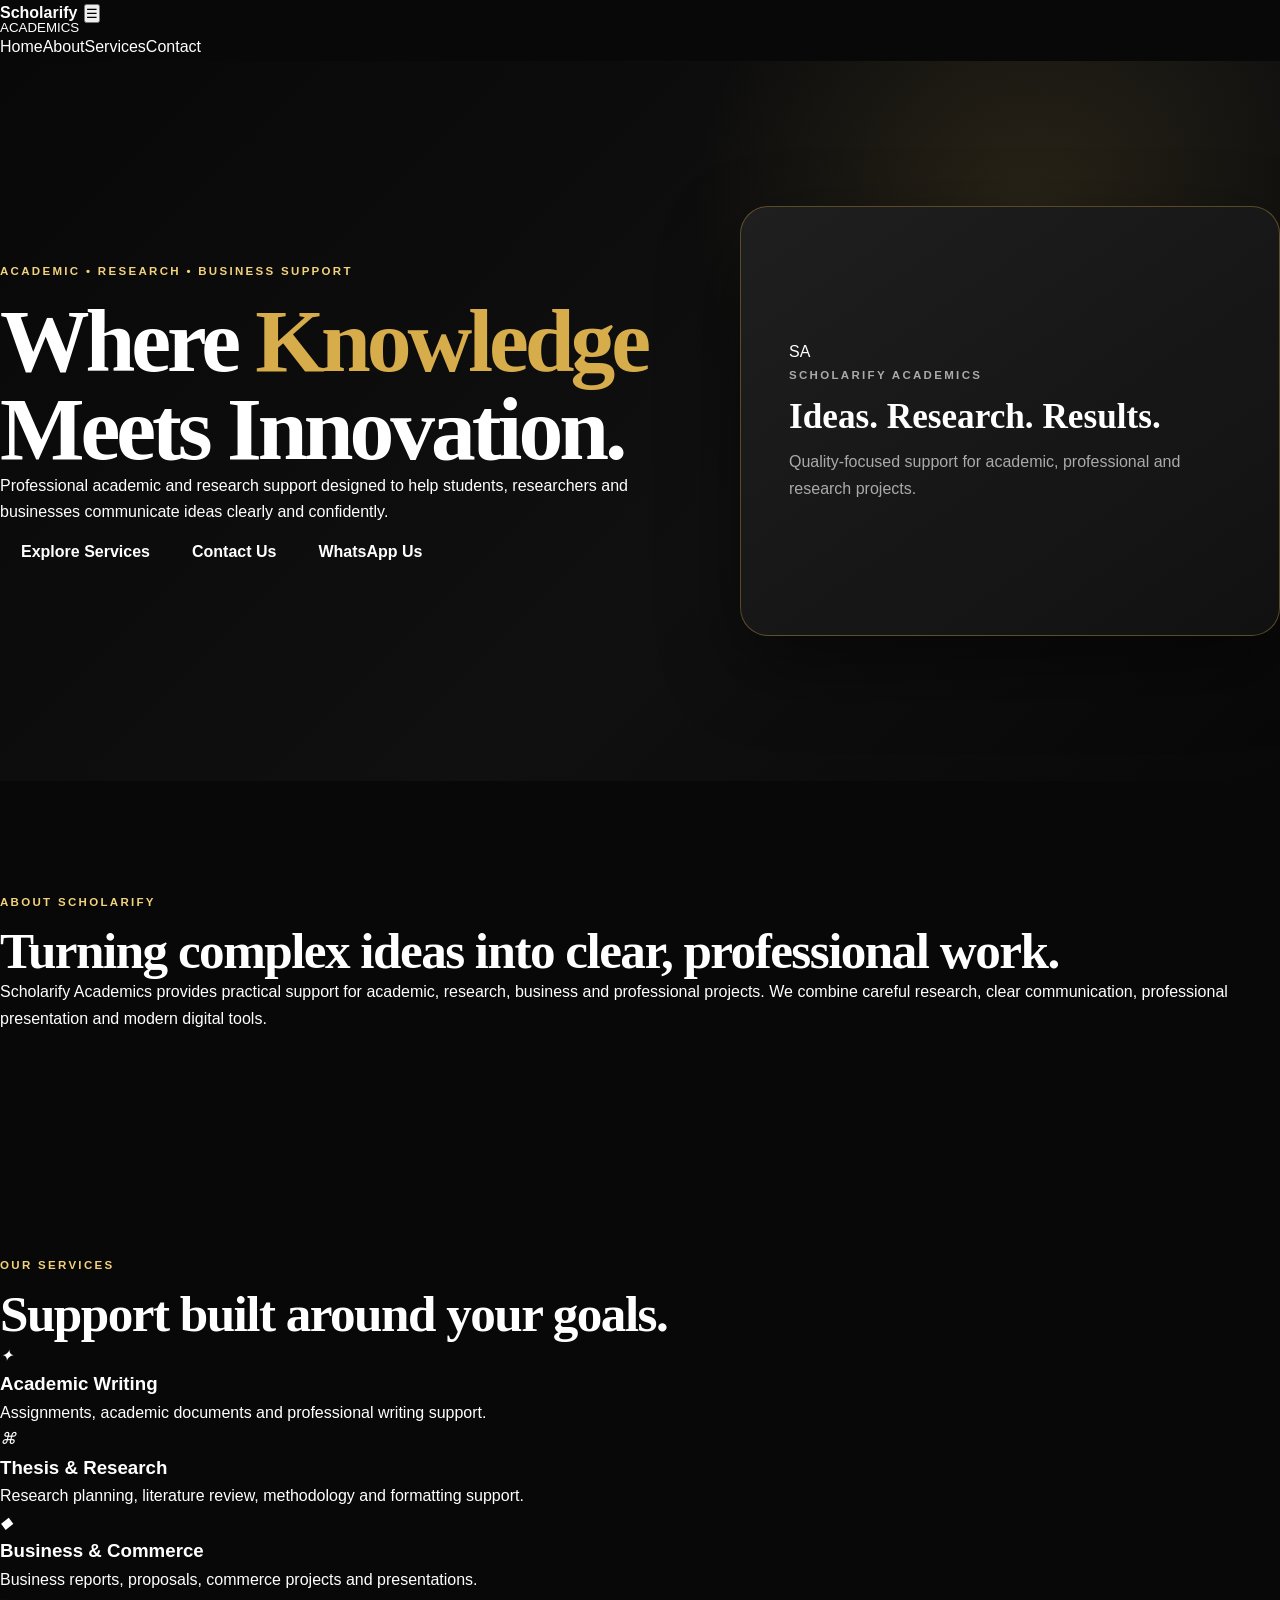
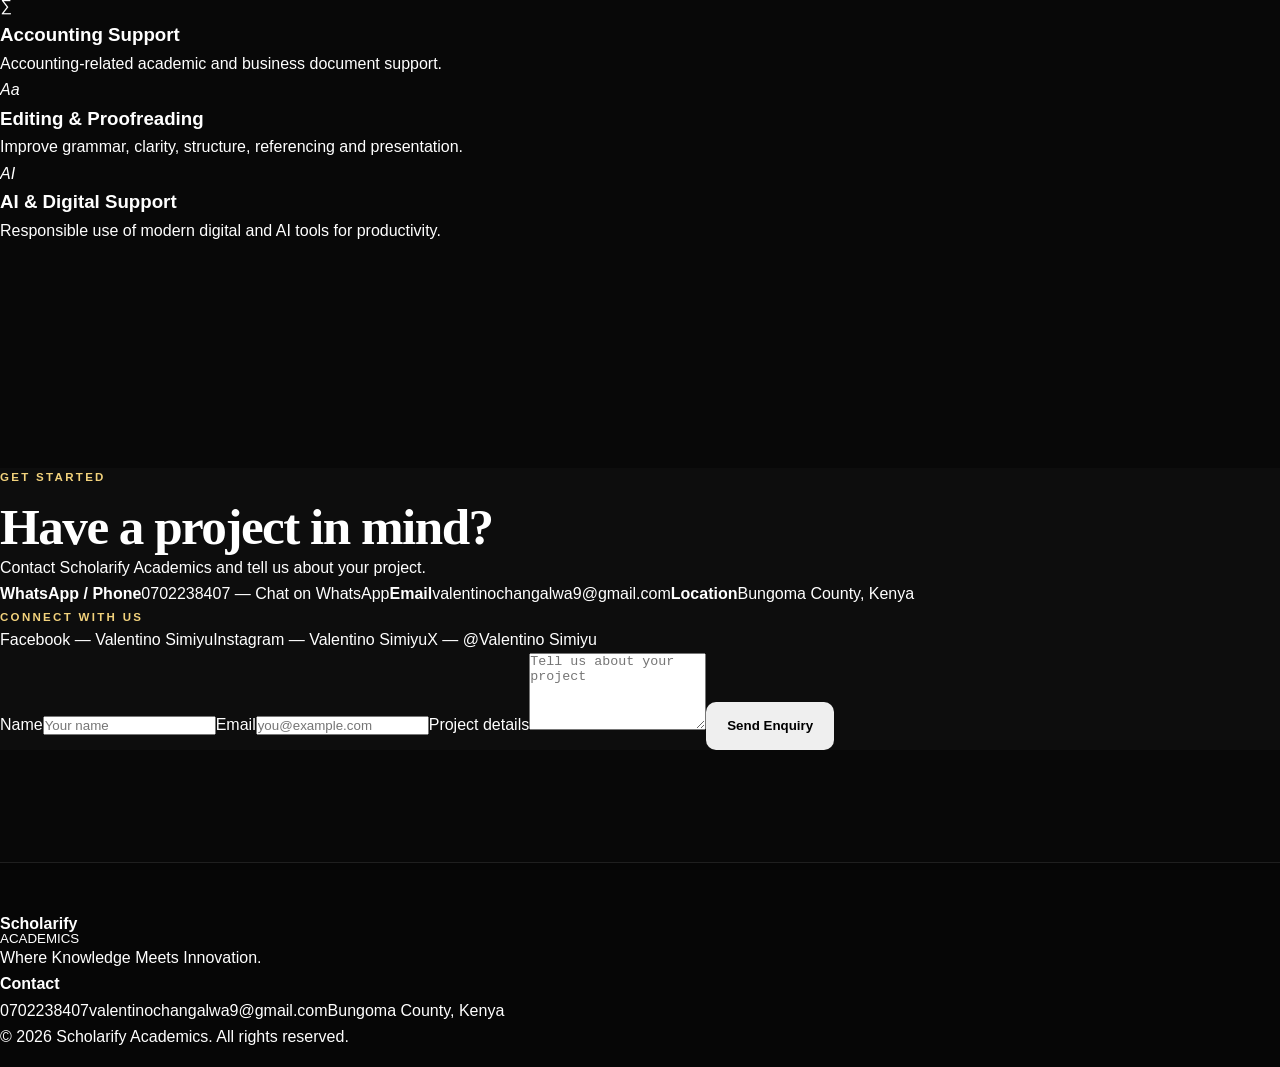
==== index.html @ 1d809768 "Add files via upload" ====
<!doctype html>
<html lang="en">
<head>
<meta charset="utf-8">
<meta name="viewport" content="width=device-width,initial-scale=1">
<title>Scholarify Academics | Where Knowledge Meets Innovation</title>
<link rel="stylesheet" href="style.css">
</head>
<body>
<header>
<nav class="nav wrap">
<a class="brand" href="#home"><b>Scholarify</b><small>ACADEMICS</small></a>
<button id="menu">☰</button>
<div id="links"><a href="#home">Home</a><a href="#about">About</a><a href="#services">Services</a><a href="#contact">Contact</a></div>
</nav>
</header>

<main>
<section id="home" class="hero"><div class="wrap hero-grid">
<div>
<p class="eyebrow">ACADEMIC • RESEARCH • BUSINESS SUPPORT</p>
<h1>Where <span>Knowledge</span> Meets Innovation.</h1>
<p class="lead">Professional academic and research support designed to help students, researchers and businesses communicate ideas clearly and confidently.</p>
<div class="actions"><a class="btn gold" href="#services">Explore Services</a><a class="btn outline" href="#contact">Contact Us</a><a class="btn whatsapp" href="https://wa.me/254702238407" target="_blank">WhatsApp Us</a></div>
</div>
<div class="hero-card"><div class="logo-circle">SA</div><p class="eyebrow">SCHOLARIFY ACADEMICS</p><h2>Ideas. Research. Results.</h2><p>Quality-focused support for academic, professional and research projects.</p></div>
</div></section>

<section id="about" class="section"><div class="wrap two">
<div><p class="eyebrow">ABOUT SCHOLARIFY</p><h2>Turning complex ideas into clear, professional work.</h2></div>
<div><p>Scholarify Academics provides practical support for academic, research, business and professional projects. We combine careful research, clear communication, professional presentation and modern digital tools.</p></div>
</div></section>

<section id="services" class="section dark"><div class="wrap">
<div class="heading"><p class="eyebrow">OUR SERVICES</p><h2>Support built around your goals.</h2></div>
<div class="cards">
<article><i>✦</i><h3>Academic Writing</h3><p>Assignments, academic documents and professional writing support.</p></article>
<article class="featured"><i>⌘</i><h3>Thesis & Research</h3><p>Research planning, literature review, methodology and formatting support.</p></article>
<article><i>◆</i><h3>Business & Commerce</h3><p>Business reports, proposals, commerce projects and presentations.</p></article>
<article><i>∑</i><h3>Accounting Support</h3><p>Accounting-related academic and business document support.</p></article>
<article><i>Aa</i><h3>Editing & Proofreading</h3><p>Improve grammar, clarity, structure, referencing and presentation.</p></article>
<article><i>AI</i><h3>AI & Digital Support</h3><p>Responsible use of modern digital and AI tools for productivity.</p></article>
</div></div></section>

<section id="contact" class="section dark"><div class="wrap contact">
<div><p class="eyebrow">GET STARTED</p><h2>Have a project in mind?</h2><p>Contact Scholarify Academics and tell us about your project.</p>
<div class="contact-info"><strong>WhatsApp / Phone</strong><a href="https://wa.me/254702238407" target="_blank">0702238407 — Chat on WhatsApp</a><strong>Email</strong><a href="mailto:valentinochangalwa9@gmail.com">valentinochangalwa9@gmail.com</a><strong>Location</strong><span>Bungoma County, Kenya</span></div>
<div class="social"><p class="eyebrow">CONNECT WITH US</p><a href="https://www.facebook.com/" target="_blank">Facebook — Valentino Simiyu</a><a href="https://www.instagram.com/" target="_blank">Instagram — Valentino Simiyu</a><a href="https://x.com/" target="_blank">X — @Valentino Simiyu</a></div>
</div>
<form onsubmit="event.preventDefault();alert('Thank you! Please contact us on WhatsApp: 0702238407');"><label>Name</label><input required placeholder="Your name"><label>Email</label><input required type="email" placeholder="you@example.com"><label>Project details</label><textarea required rows="5" placeholder="Tell us about your project"></textarea><button class="btn gold">Send Enquiry</button></form>
</div></section>
</main>

<footer><div class="wrap foot"><div><a class="brand" href="#home"><b>Scholarify</b><small>ACADEMICS</small></a><p>Where Knowledge Meets Innovation.</p></div><div><h4>Contact</h4><a href="tel:+254702238407">0702238407</a><a href="mailto:valentinochangalwa9@gmail.com">valentinochangalwa9@gmail.com</a><span>Bungoma County, Kenya</span></div></div><div class="bottom">© 2026 Scholarify Academics. All rights reserved.</div></footer>
<script src="script.js"></script>
</body>
</html>
---- style.css ----
:root {
  --black: #080808;
  --black-soft: #111111;
  --gold: #d7ad4b;
  --gold-light: #f2d27c;
  --white: #ffffff;
  --muted: #a9a9a9;
  --line: rgba(255,255,255,.10);
  --card: rgba(255,255,255,.045);
  --max: 1160px;
}

* { box-sizing: border-box; margin: 0; padding: 0; }

html { scroll-behavior: smooth; }

body {
  font-family: "Inter", Arial, sans-serif;
  background: var(--black);
  color: var(--white);
  line-height: 1.65;
}

a { color: inherit; text-decoration: none; }

.container {
  width: min(92%, var(--max));
  margin-inline: auto;
}

.site-header {
  position: sticky;
  top: 0;
  z-index: 1000;
  background: rgba(8,8,8,.88);
  backdrop-filter: blur(16px);
  border-bottom: 1px solid var(--line);
}

.navbar {
  min-height: 76px;
  display: flex;
  align-items: center;
  justify-content: space-between;
}

.brand { display: inline-flex; flex-direction: column; line-height: 1; }

.brand-main {
  font-family: "Playfair Display", Georgia, serif;
  color: var(--gold);
  font-size: 1.65rem;
  font-weight: 700;
  letter-spacing: -.02em;
}

.brand-sub {
  margin-top: 4px;
  font-size: .58rem;
  letter-spacing: .35em;
  color: #eee;
  font-weight: 700;
}

.nav-links {
  display: flex;
  align-items: center;
  gap: 1.6rem;
}

.nav-links a {
  color: #ddd;
  font-size: .9rem;
  font-weight: 600;
  transition: .2s ease;
}

.nav-links a:hover { color: var(--gold-light); }

.nav-cta {
  border: 1px solid var(--gold);
  padding: .65rem 1rem;
  border-radius: 999px;
  color: var(--gold-light) !important;
}

.menu-toggle {
  display: none;
  border: 0;
  background: transparent;
  color: white;
  font-size: 1.7rem;
  cursor: pointer;
}

.hero {
  position: relative;
  min-height: 720px;
  display: grid;
  align-items: center;
  overflow: hidden;
  background:
    radial-gradient(circle at 80% 20%, rgba(215,173,75,.12), transparent 28%),
    linear-gradient(135deg, #080808, #101010 60%, #080808);
}

.hero-glow {
  position: absolute;
  width: 360px;
  height: 360px;
  border-radius: 50%;
  filter: blur(90px);
  opacity: .13;
  background: var(--gold);
}

.glow-one { right: 5%; top: 10%; }
.glow-two { left: -12%; bottom: -20%; opacity: .07; }

.hero-grid {
  position: relative;
  z-index: 1;
  display: grid;
  grid-template-columns: 1.1fr .9fr;
  gap: 5rem;
  align-items: center;
  padding: 5rem 0;
}

.eyebrow, .section-kicker {
  color: var(--gold-light);
  font-size: .72rem;
  font-weight: 800;
  letter-spacing: .2em;
}

.hero h1 {
  margin-top: 1rem;
  max-width: 760px;
  font-family: "Playfair Display", Georgia, serif;
  font-size: clamp(3.2rem, 7vw, 5.8rem);
  line-height: .98;
  letter-spacing: -.045em;
}

.hero h1 span { color: var(--gold); }

.hero-text {
  max-width: 650px;
  margin: 1.6rem 0 2rem;
  color: #c2c2c2;
  font-size: 1.08rem;
}

.hero-actions {
  display: flex;
  gap: .9rem;
  flex-wrap: wrap;
}

.btn {
  display: inline-flex;
  align-items: center;
  justify-content: center;
  min-height: 48px;
  padding: .8rem 1.25rem;
  border-radius: 10px;
  border: 1px solid transparent;
  font-weight: 800;
  cursor: pointer;
  transition: transform .2s ease, box-shadow .2s ease, background .2s ease;
}

.btn:hover { transform: translateY(-2px); }

.btn-gold {
  color: #111;
  background: linear-gradient(135deg, var(--gold-light), var(--gold));
  box-shadow: 0 10px 30px rgba(215,173,75,.15);
}

.btn-outline {
  color: white;
  border-color: rgba(255,255,255,.25);
}

.btn-outline:hover { border-color: var(--gold); }

.full { width: 100%; }

.trust-row {
  display: flex;
  gap: 2rem;
  margin-top: 3.2rem;
  flex-wrap: wrap;
}

.trust-row div {
  display: flex;
  gap: .65rem;
  align-items: center;
  color: #aaa;
  font-size: .78rem;
}

.trust-row strong { color: var(--gold); }

.hero-card {
  position: relative;
  min-height: 430px;
  padding: 3rem;
  border: 1px solid rgba(215,173,75,.35);
  border-radius: 28px;
  background:
    linear-gradient(145deg, rgba(255,255,255,.08), rgba(255,255,255,.02)),
    #0c0c0c;
  box-shadow: 0 30px 80px rgba(0,0,0,.45);
  display: flex;
  flex-direction: column;
  justify-content: center;
  overflow: hidden;
}

.card-shine {
  position: absolute;
  width: 240px;
  height: 240px;
  top: -100px;
  right: -80px;
  border-radius: 50%;
  background: rgba(215,173,75,.18);
  filter: blur(20px);
}

.monogram {
  width: 92px;
  height: 92px;
  display: grid;
  place-items: center;
  border: 1px solid var(--gold);
  border-radius: 50%;
  color: var(--gold-light);
  font-family: "Playfair Display", serif;
  font-size: 2rem;
  margin-bottom: 2rem;
}

.card-label {
  color: var(--gold);
  font-size: .72rem;
  letter-spacing: .2em;
  font-weight: 800;
}

.hero-card h2 {
  font-family: "Playfair Display", Georgia, serif;
  font-size: 2.2rem;
  line-height: 1.1;
  margin: .8rem 0;
}

.hero-card p { color: #aaa; }

.gold-line {
  width: 70px;
  height: 2px;
  background: var(--gold);
  margin: 1.7rem 0;
}

.card-tag {
  color: #888;
  font-size: .65rem;
  letter-spacing: .13em;
}

.stats {
  border-block: 1px solid var(--line);
  background: #0d0d0d;
}

.stats-grid {
  display: grid;
  grid-template-columns: repeat(4, 1fr);
}

.stats-grid div {
  padding: 1.5rem 1rem;
  border-right: 1px solid var(--line);
  display: flex;
  flex-direction: column;
  gap: .15rem;
}

.stats-grid div:last-child { border-right: 0; }
.stats-grid strong { color: var(--gold-light); }
.stats-grid span { color: #888; font-size: .78rem; }

.section { padding: 7rem 0; }

.two-col {
  display: grid;
  grid-template-columns: .9fr 1.1fr;
  gap: 5rem;
}

.section h2 {
  font-family: "Playfair Display", Georgia, serif;
  font-size: clamp(2.2rem, 4vw, 3.6rem);
  line-height: 1.1;
  letter-spacing: -.03em;
  margin-top: .7rem;
}

.about p:not(.section-kicker) {
  color: #aaa;
  margin-bottom: 1rem;
}

.services { background: #0d0d0d; }

.section-heading {
  max-width: 700px;
  margin-bottom: 3rem;
}

.section-heading > p:last-child {
  margin-top: 1rem;
  color: #999;
}

.service-grid {
  display: grid;
  grid-template-columns: repeat(3, 1fr);
  gap: 1rem;
}

.service-card {
  padding: 2rem;
  min-height: 245px;
  border: 1px solid var(--line);
  border-radius: 18px;
  background: var(--card);
  transition: .25s ease;
}

.service-card:hover {
  transform: translateY(-5px);
  border-color: rgba(215,173,75,.5);
}

.service-card.featured {
  background: linear-gradient(145deg, rgba(215,173,75,.13), rgba(255,255,255,.03));
  border-color: rgba(215,173,75,.35);
}

.icon {
  width: 45px;
  height: 45px;
  display: grid;
  place-items: center;
  border-radius: 12px;
  background: rgba(215,173,75,.12);
  color: var(--gold-light);
  font-weight: 800;
  margin-bottom: 1.3rem;
}

.service-card h3 { font-size: 1.15rem; margin-bottom: .65rem; }
.service-card p { color: #999; font-size: .9rem; }

.process { background: #080808; }

.steps {
  display: grid;
  grid-template-columns: repeat(4, 1fr);
  gap: 1rem;
}

.step {
  padding: 1.7rem;
  border-top: 1px solid var(--gold);
  background: rgba(255,255,255,.025);
}

.step > span { color: var(--gold); font-weight: 800; font-size: .8rem; }
.step h3 { margin: .7rem 0 .5rem; }
.step p { color: #929292; font-size: .86rem; }

.highlight { padding-top: 0; }

.highlight-box {
  display: grid;
  grid-template-columns: 1fr 1fr;
  gap: 4rem;
  padding: 3rem;
  border: 1px solid rgba(215,173,75,.25);
  border-radius: 22px;
  background: linear-gradient(135deg, rgba(215,173,75,.08), rgba(255,255,255,.02));
}

.highlight-box ul {
  list-style: none;
  display: grid;
  gap: .7rem;
  color: #bbb;
}

.highlight-box li::before {
  content: "✓";
  color: var(--gold);
  margin-right: .7rem;
  font-weight: 800;
}

.contact { background: #0d0d0d; }

.contact-grid {
  display: grid;
  grid-template-columns: 1fr 1fr;
  gap: 4rem;
  align-items: start;
}

.contact-grid > div > p:not(.section-kicker) {
  color: #999;
  margin-top: 1rem;
}

.contact-note {
  margin-top: 2rem;
  padding: 1rem;
  border-left: 2px solid var(--gold);
  background: rgba(255,255,255,.035);
  display: flex;
  flex-direction: column;
  gap: .2rem;
}

.contact-note span { color: #888; font-size: .82rem; }

.contact-form {
  padding: 2rem;
  border: 1px solid var(--line);
  border-radius: 18px;
  background: rgba(255,255,255,.03);
}

.contact-form label {
  display: block;
  margin: .9rem 0 .35rem;
  color: #ddd;
  font-size: .82rem;
  font-weight: 700;
}

.contact-form input,
.contact-form select,
.contact-form textarea {
  width: 100%;
  border: 1px solid rgba(255,255,255,.12);
  border-radius: 10px;
  padding: .85rem .9rem;
  background: #090909;
  color: white;
  outline: none;
  font: inherit;
}

.contact-form textarea { resize: vertical; }

.contact-form input:focus,
.contact-form select:focus,
.contact-form textarea:focus {
  border-color: var(--gold);
}

.contact-form button { margin-top: 1.2rem; }

.form-message {
  margin-top: .8rem;
  color: var(--gold-light);
  font-size: .8rem;
  text-align: center;
}

footer {
  border-top: 1px solid var(--line);
  background: #060606;
  padding: 3rem 0 1rem;
}

.footer-grid {
  display: grid;
  grid-template-columns: 1.4fr .7fr 1fr;
  gap: 3rem;
}

.footer-brand { margin-bottom: 1rem; }
.footer-grid p { color: #777; }
.footer-grid h4 { margin-bottom: .8rem; }
.footer-grid > div > a:not(.brand),
.footer-grid > div > span {
  display: block;
  color: #888;
  font-size: .85rem;
  margin: .3rem 0;
}

.footer-grid a:hover { color: var(--gold); }

.footer-bottom {
  margin-top: 3rem;
  padding-top: 1rem;
  border-top: 1px solid var(--line);
  display: flex;
  justify-content: space-between;
  gap: 1rem;
  color: #666;
  font-size: .72rem;
}

@media (max-width: 900px) {
  .hero-grid,
  .two-col,
  .contact-grid,
  .highlight-box {
    grid-template-columns: 1fr;
  }

  .hero { min-height: auto; }
  .hero-grid { gap: 3rem; }
  .hero-card { min-height: 360px; }
  .service-grid { grid-template-columns: repeat(2, 1fr); }
  .steps { grid-template-columns: repeat(2, 1fr); }
  .stats-grid { grid-template-columns: repeat(2, 1fr); }
  .stats-grid div:nth-child(2) { border-right: 0; }
}

@media (max-width: 680px) {
  .menu-toggle { display: block; }

  .nav-links {
    position: absolute;
    left: 4%;
    right: 4%;
    top: 72px;
    display: none;
    flex-direction: column;
    align-items: stretch;
    gap: 0;
    padding: .5rem;
    border: 1px solid var(--line);
    border-radius: 14px;
    background: #0c0c0c;
  }

  .nav-links.open { display: flex; }

  .nav-links a { padding: .8rem; }
  .nav-cta { text-align: center; }

  .hero h1 { font-size: 3.2rem; }
  .hero-grid { padding: 4rem 0; }
  .trust-row { gap: 1rem; }
  .service-grid,
  .steps,
  .stats-grid { grid-template-columns: 1fr; }

  .stats-grid div {
    border-right: 0;
    border-bottom: 1px solid var(--line);
  }

  .stats-grid div:last-child { border-bottom: 0; }

  .section { padding: 5rem 0; }
  .highlight-box { padding: 2rem; }
  .footer-grid { grid-template-columns: 1fr; gap: 2rem; }
  .footer-bottom { flex-direction: column; }
}
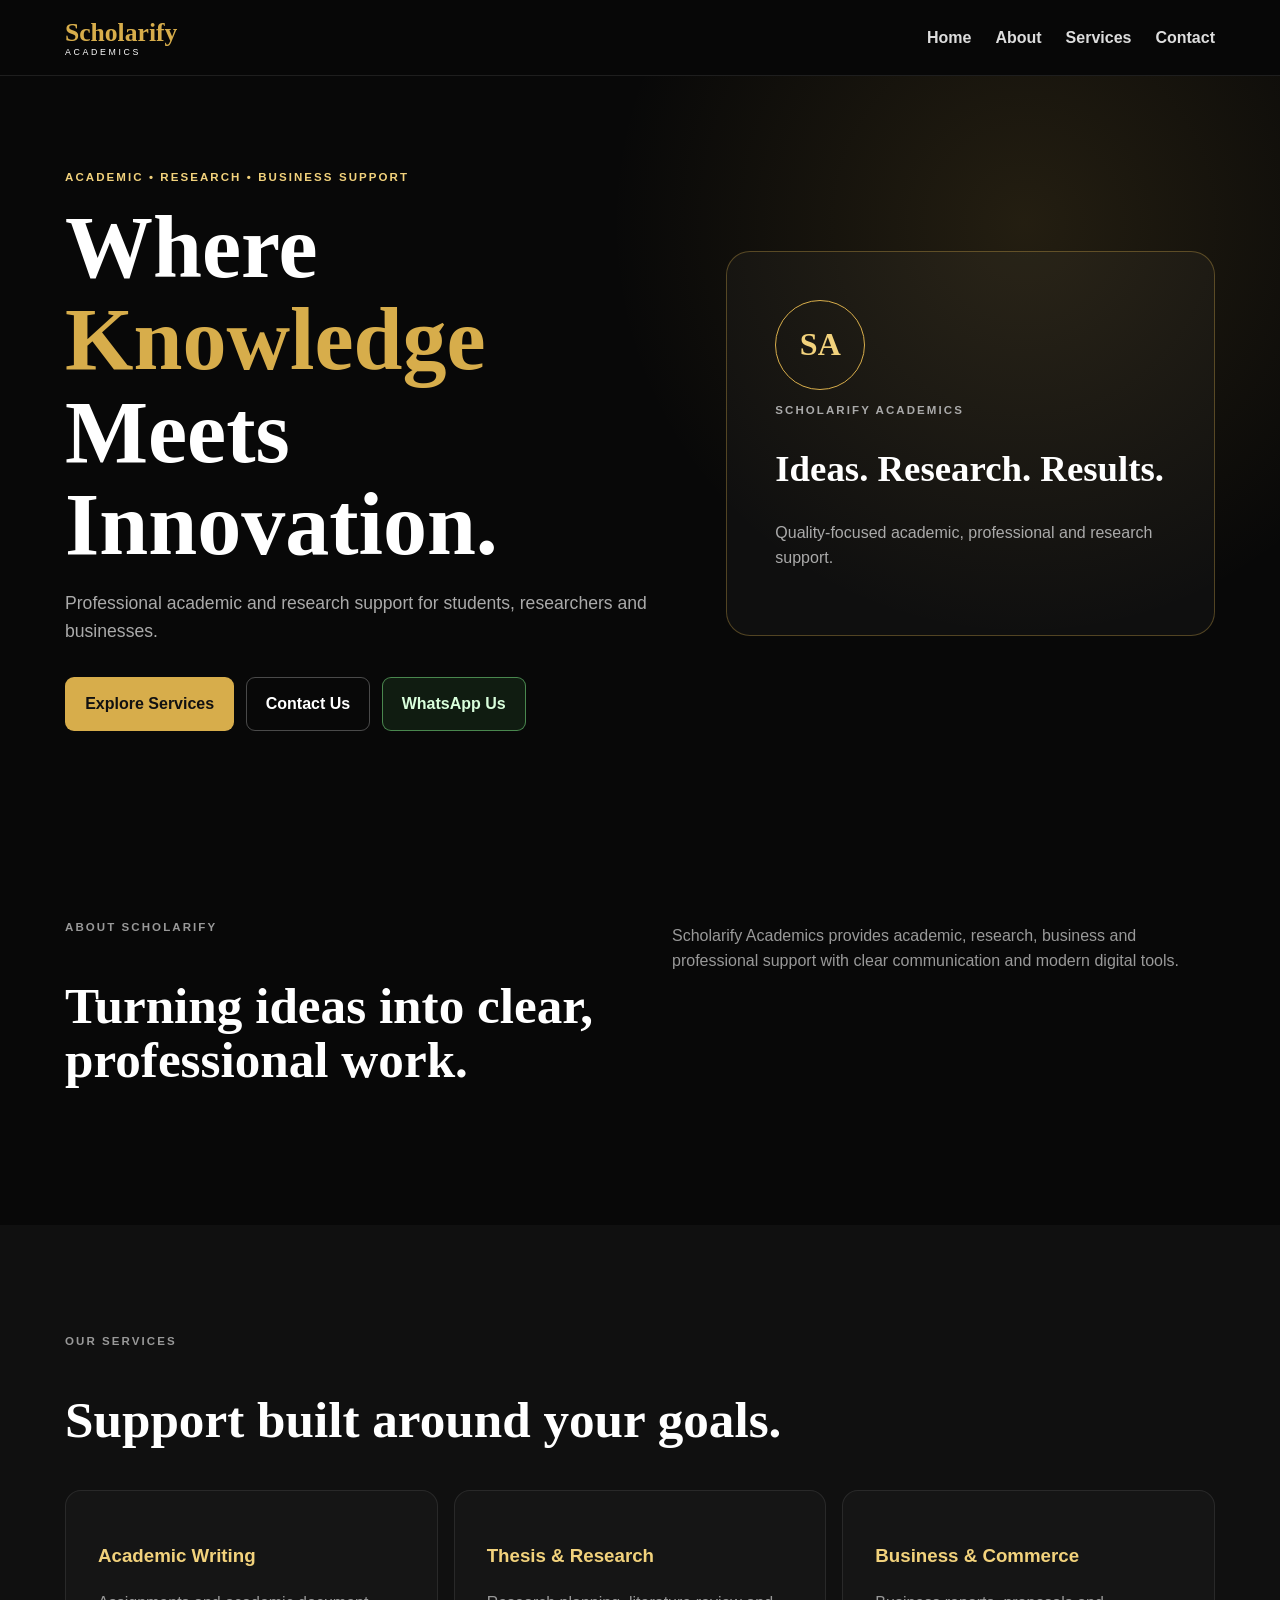
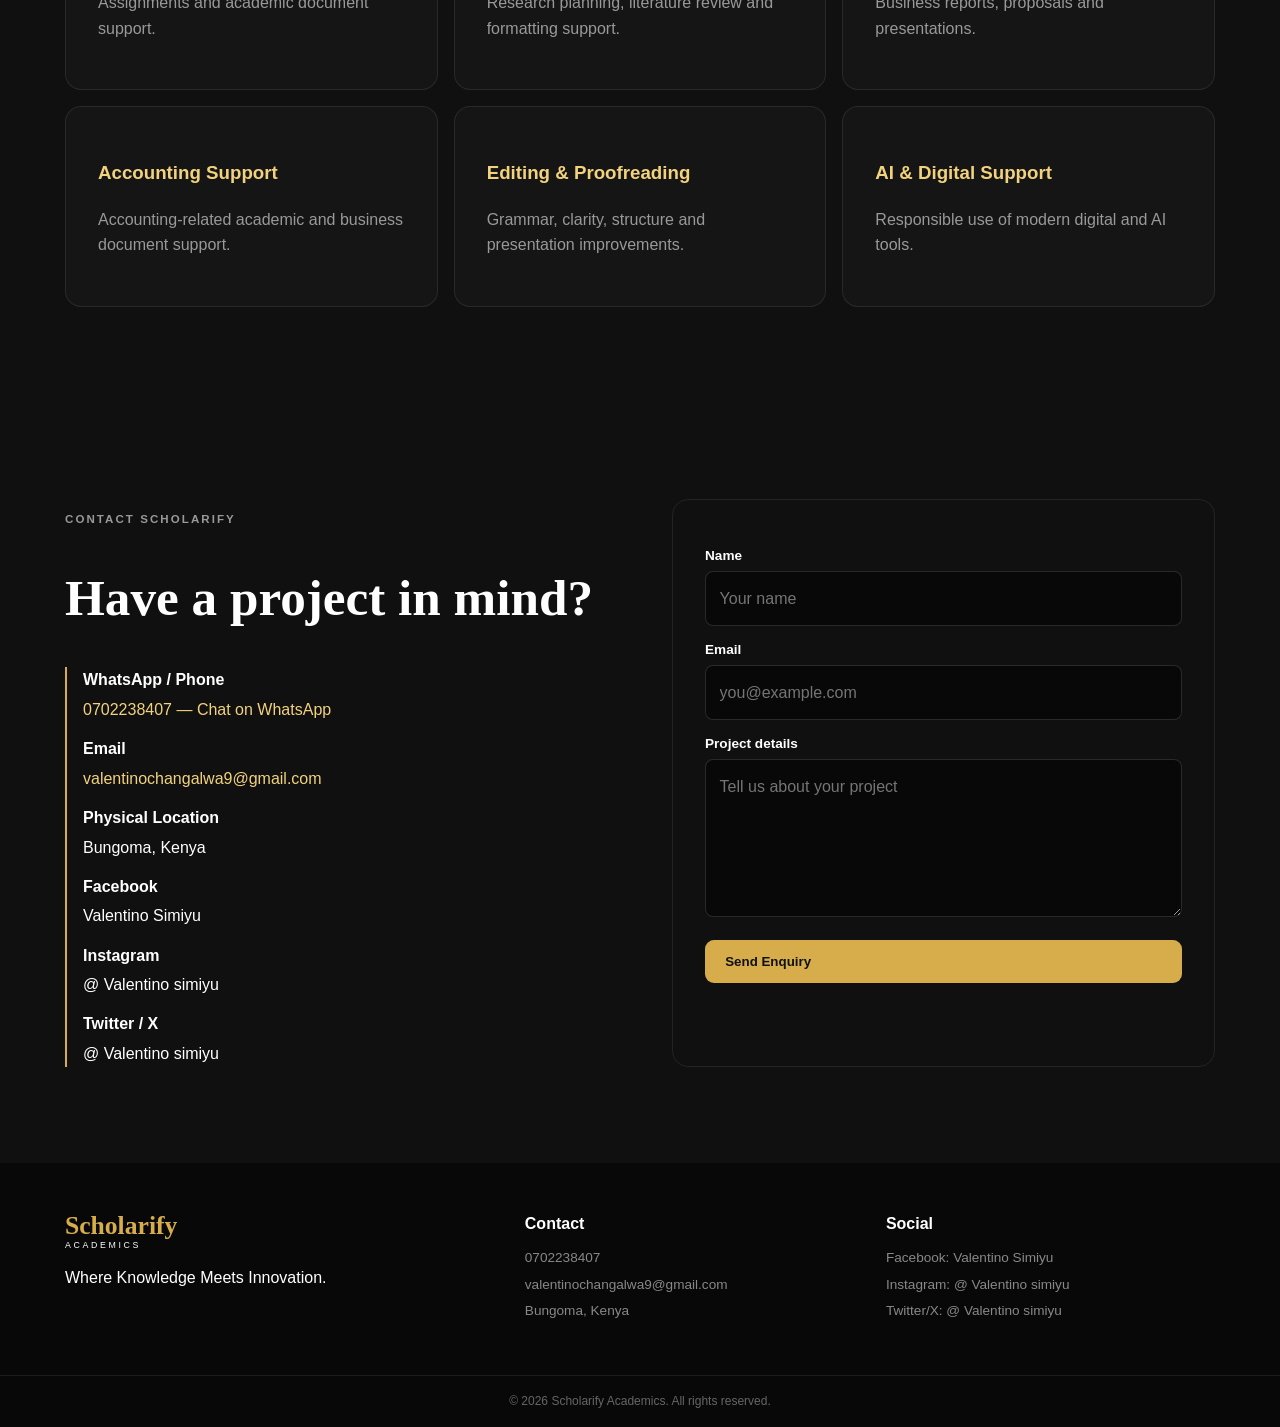
==== commit 16102a0e: "Add files via upload" ====
--- a/index.html
+++ b/index.html
@@ -1,57 +1,57 @@
 <!doctype html>
 <html lang="en">
 <head>
-<meta charset="utf-8">
-<meta name="viewport" content="width=device-width,initial-scale=1">
+<meta charset="utf-8"><meta name="viewport" content="width=device-width,initial-scale=1">
 <title>Scholarify Academics | Where Knowledge Meets Innovation</title>
 <link rel="stylesheet" href="style.css">
 </head>
 <body>
-<header>
-<nav class="nav wrap">
+<header><nav class="nav wrap">
 <a class="brand" href="#home"><b>Scholarify</b><small>ACADEMICS</small></a>
 <button id="menu">☰</button>
 <div id="links"><a href="#home">Home</a><a href="#about">About</a><a href="#services">Services</a><a href="#contact">Contact</a></div>
-</nav>
-</header>
+</nav></header>
 
-<main>
 <section id="home" class="hero"><div class="wrap hero-grid">
-<div>
-<p class="eyebrow">ACADEMIC • RESEARCH • BUSINESS SUPPORT</p>
+<div><p class="eyebrow">ACADEMIC • RESEARCH • BUSINESS SUPPORT</p>
 <h1>Where <span>Knowledge</span> Meets Innovation.</h1>
-<p class="lead">Professional academic and research support designed to help students, researchers and businesses communicate ideas clearly and confidently.</p>
-<div class="actions"><a class="btn gold" href="#services">Explore Services</a><a class="btn outline" href="#contact">Contact Us</a><a class="btn whatsapp" href="https://wa.me/254702238407" target="_blank">WhatsApp Us</a></div>
-</div>
-<div class="hero-card"><div class="logo-circle">SA</div><p class="eyebrow">SCHOLARIFY ACADEMICS</p><h2>Ideas. Research. Results.</h2><p>Quality-focused support for academic, professional and research projects.</p></div>
+<p class="lead">Professional academic and research support for students, researchers and businesses.</p>
+<div class="actions"><a class="btn gold" href="#services">Explore Services</a><a class="btn outline" href="#contact">Contact Us</a><a class="btn whatsapp" href="https://wa.me/254702238407" target="_blank">WhatsApp Us</a></div></div>
+<div class="hero-card"><div class="logo-circle">SA</div><p class="eyebrow">SCHOLARIFY ACADEMICS</p><h2>Ideas. Research. Results.</h2><p>Quality-focused academic, professional and research support.</p></div>
 </div></section>
 
-<section id="about" class="section"><div class="wrap two">
-<div><p class="eyebrow">ABOUT SCHOLARIFY</p><h2>Turning complex ideas into clear, professional work.</h2></div>
-<div><p>Scholarify Academics provides practical support for academic, research, business and professional projects. We combine careful research, clear communication, professional presentation and modern digital tools.</p></div>
-</div></section>
+<section id="about" class="section"><div class="wrap two"><div><p class="eyebrow">ABOUT SCHOLARIFY</p><h2>Turning ideas into clear, professional work.</h2></div><div><p>Scholarify Academics provides academic, research, business and professional support with clear communication and modern digital tools.</p></div></div></section>
 
-<section id="services" class="section dark"><div class="wrap">
-<div class="heading"><p class="eyebrow">OUR SERVICES</p><h2>Support built around your goals.</h2></div>
+<section id="services" class="section dark"><div class="wrap"><p class="eyebrow">OUR SERVICES</p><h2>Support built around your goals.</h2>
 <div class="cards">
-<article><i>✦</i><h3>Academic Writing</h3><p>Assignments, academic documents and professional writing support.</p></article>
-<article class="featured"><i>⌘</i><h3>Thesis & Research</h3><p>Research planning, literature review, methodology and formatting support.</p></article>
-<article><i>◆</i><h3>Business & Commerce</h3><p>Business reports, proposals, commerce projects and presentations.</p></article>
-<article><i>∑</i><h3>Accounting Support</h3><p>Accounting-related academic and business document support.</p></article>
-<article><i>Aa</i><h3>Editing & Proofreading</h3><p>Improve grammar, clarity, structure, referencing and presentation.</p></article>
-<article><i>AI</i><h3>AI & Digital Support</h3><p>Responsible use of modern digital and AI tools for productivity.</p></article>
+<article><h3>Academic Writing</h3><p>Assignments and academic document support.</p></article>
+<article><h3>Thesis & Research</h3><p>Research planning, literature review and formatting support.</p></article>
+<article><h3>Business & Commerce</h3><p>Business reports, proposals and presentations.</p></article>
+<article><h3>Accounting Support</h3><p>Accounting-related academic and business document support.</p></article>
+<article><h3>Editing & Proofreading</h3><p>Grammar, clarity, structure and presentation improvements.</p></article>
+<article><h3>AI & Digital Support</h3><p>Responsible use of modern digital and AI tools.</p></article>
 </div></div></section>
 
 <section id="contact" class="section dark"><div class="wrap contact">
-<div><p class="eyebrow">GET STARTED</p><h2>Have a project in mind?</h2><p>Contact Scholarify Academics and tell us about your project.</p>
-<div class="contact-info"><strong>WhatsApp / Phone</strong><a href="https://wa.me/254702238407" target="_blank">0702238407 — Chat on WhatsApp</a><strong>Email</strong><a href="mailto:valentinochangalwa9@gmail.com">valentinochangalwa9@gmail.com</a><strong>Location</strong><span>Bungoma County, Kenya</span></div>
-<div class="social"><p class="eyebrow">CONNECT WITH US</p><a href="https://www.facebook.com/" target="_blank">Facebook — Valentino Simiyu</a><a href="https://www.instagram.com/" target="_blank">Instagram — Valentino Simiyu</a><a href="https://x.com/" target="_blank">X — @Valentino Simiyu</a></div>
-</div>
-<form onsubmit="event.preventDefault();alert('Thank you! Please contact us on WhatsApp: 0702238407');"><label>Name</label><input required placeholder="Your name"><label>Email</label><input required type="email" placeholder="you@example.com"><label>Project details</label><textarea required rows="5" placeholder="Tell us about your project"></textarea><button class="btn gold">Send Enquiry</button></form>
+<div><p class="eyebrow">CONTACT SCHOLARIFY</p><h2>Have a project in mind?</h2>
+<div class="contact-info">
+<strong>WhatsApp / Phone</strong><a href="https://wa.me/254702238407" target="_blank">0702238407 — Chat on WhatsApp</a>
+<strong>Email</strong><a href="mailto:valentinochangalwa9@gmail.com">valentinochangalwa9@gmail.com</a>
+<strong>Physical Location</strong><span>Bungoma, Kenya</span>
+<strong>Facebook</strong><span>Valentino Simiyu</span>
+<strong>Instagram</strong><span>@ Valentino simiyu</span>
+<strong>Twitter / X</strong><span>@ Valentino simiyu</span>
+</div></div>
+<form onsubmit="event.preventDefault();alert('Thank you! Please contact Scholarify Academics on WhatsApp: 0702238407');">
+<label>Name</label><input required placeholder="Your name">
+<label>Email</label><input required type="email" placeholder="you@example.com">
+<label>Project details</label><textarea required rows="5" placeholder="Tell us about your project"></textarea>
+<button class="btn gold">Send Enquiry</button></form>
 </div></section>
-</main>
 
-<footer><div class="wrap foot"><div><a class="brand" href="#home"><b>Scholarify</b><small>ACADEMICS</small></a><p>Where Knowledge Meets Innovation.</p></div><div><h4>Contact</h4><a href="tel:+254702238407">0702238407</a><a href="mailto:valentinochangalwa9@gmail.com">valentinochangalwa9@gmail.com</a><span>Bungoma County, Kenya</span></div></div><div class="bottom">© 2026 Scholarify Academics. All rights reserved.</div></footer>
+<footer><div class="wrap foot"><div><a class="brand" href="#home"><b>Scholarify</b><small>ACADEMICS</small></a><p>Where Knowledge Meets Innovation.</p></div>
+<div><h4>Contact</h4><a href="tel:+254702238407">0702238407</a><a href="mailto:valentinochangalwa9@gmail.com">valentinochangalwa9@gmail.com</a><span>Bungoma, Kenya</span></div>
+<div><h4>Social</h4><span>Facebook: Valentino Simiyu</span><span>Instagram: @ Valentino simiyu</span><span>Twitter/X: @ Valentino simiyu</span></div></div>
+<div class="bottom">© 2026 Scholarify Academics. All rights reserved.</div></footer>
 <script src="script.js"></script>
-</body>
-</html>+</body></html>
--- a/style.css
+++ b/style.css
@@ -1,581 +1 @@
-:root {
-  --black: #080808;
-  --black-soft: #111111;
-  --gold: #d7ad4b;
-  --gold-light: #f2d27c;
-  --white: #ffffff;
-  --muted: #a9a9a9;
-  --line: rgba(255,255,255,.10);
-  --card: rgba(255,255,255,.045);
-  --max: 1160px;
-}
-
-* { box-sizing: border-box; margin: 0; padding: 0; }
-
-html { scroll-behavior: smooth; }
-
-body {
-  font-family: "Inter", Arial, sans-serif;
-  background: var(--black);
-  color: var(--white);
-  line-height: 1.65;
-}
-
-a { color: inherit; text-decoration: none; }
-
-.container {
-  width: min(92%, var(--max));
-  margin-inline: auto;
-}
-
-.site-header {
-  position: sticky;
-  top: 0;
-  z-index: 1000;
-  background: rgba(8,8,8,.88);
-  backdrop-filter: blur(16px);
-  border-bottom: 1px solid var(--line);
-}
-
-.navbar {
-  min-height: 76px;
-  display: flex;
-  align-items: center;
-  justify-content: space-between;
-}
-
-.brand { display: inline-flex; flex-direction: column; line-height: 1; }
-
-.brand-main {
-  font-family: "Playfair Display", Georgia, serif;
-  color: var(--gold);
-  font-size: 1.65rem;
-  font-weight: 700;
-  letter-spacing: -.02em;
-}
-
-.brand-sub {
-  margin-top: 4px;
-  font-size: .58rem;
-  letter-spacing: .35em;
-  color: #eee;
-  font-weight: 700;
-}
-
-.nav-links {
-  display: flex;
-  align-items: center;
-  gap: 1.6rem;
-}
-
-.nav-links a {
-  color: #ddd;
-  font-size: .9rem;
-  font-weight: 600;
-  transition: .2s ease;
-}
-
-.nav-links a:hover { color: var(--gold-light); }
-
-.nav-cta {
-  border: 1px solid var(--gold);
-  padding: .65rem 1rem;
-  border-radius: 999px;
-  color: var(--gold-light) !important;
-}
-
-.menu-toggle {
-  display: none;
-  border: 0;
-  background: transparent;
-  color: white;
-  font-size: 1.7rem;
-  cursor: pointer;
-}
-
-.hero {
-  position: relative;
-  min-height: 720px;
-  display: grid;
-  align-items: center;
-  overflow: hidden;
-  background:
-    radial-gradient(circle at 80% 20%, rgba(215,173,75,.12), transparent 28%),
-    linear-gradient(135deg, #080808, #101010 60%, #080808);
-}
-
-.hero-glow {
-  position: absolute;
-  width: 360px;
-  height: 360px;
-  border-radius: 50%;
-  filter: blur(90px);
-  opacity: .13;
-  background: var(--gold);
-}
-
-.glow-one { right: 5%; top: 10%; }
-.glow-two { left: -12%; bottom: -20%; opacity: .07; }
-
-.hero-grid {
-  position: relative;
-  z-index: 1;
-  display: grid;
-  grid-template-columns: 1.1fr .9fr;
-  gap: 5rem;
-  align-items: center;
-  padding: 5rem 0;
-}
-
-.eyebrow, .section-kicker {
-  color: var(--gold-light);
-  font-size: .72rem;
-  font-weight: 800;
-  letter-spacing: .2em;
-}
-
-.hero h1 {
-  margin-top: 1rem;
-  max-width: 760px;
-  font-family: "Playfair Display", Georgia, serif;
-  font-size: clamp(3.2rem, 7vw, 5.8rem);
-  line-height: .98;
-  letter-spacing: -.045em;
-}
-
-.hero h1 span { color: var(--gold); }
-
-.hero-text {
-  max-width: 650px;
-  margin: 1.6rem 0 2rem;
-  color: #c2c2c2;
-  font-size: 1.08rem;
-}
-
-.hero-actions {
-  display: flex;
-  gap: .9rem;
-  flex-wrap: wrap;
-}
-
-.btn {
-  display: inline-flex;
-  align-items: center;
-  justify-content: center;
-  min-height: 48px;
-  padding: .8rem 1.25rem;
-  border-radius: 10px;
-  border: 1px solid transparent;
-  font-weight: 800;
-  cursor: pointer;
-  transition: transform .2s ease, box-shadow .2s ease, background .2s ease;
-}
-
-.btn:hover { transform: translateY(-2px); }
-
-.btn-gold {
-  color: #111;
-  background: linear-gradient(135deg, var(--gold-light), var(--gold));
-  box-shadow: 0 10px 30px rgba(215,173,75,.15);
-}
-
-.btn-outline {
-  color: white;
-  border-color: rgba(255,255,255,.25);
-}
-
-.btn-outline:hover { border-color: var(--gold); }
-
-.full { width: 100%; }
-
-.trust-row {
-  display: flex;
-  gap: 2rem;
-  margin-top: 3.2rem;
-  flex-wrap: wrap;
-}
-
-.trust-row div {
-  display: flex;
-  gap: .65rem;
-  align-items: center;
-  color: #aaa;
-  font-size: .78rem;
-}
-
-.trust-row strong { color: var(--gold); }
-
-.hero-card {
-  position: relative;
-  min-height: 430px;
-  padding: 3rem;
-  border: 1px solid rgba(215,173,75,.35);
-  border-radius: 28px;
-  background:
-    linear-gradient(145deg, rgba(255,255,255,.08), rgba(255,255,255,.02)),
-    #0c0c0c;
-  box-shadow: 0 30px 80px rgba(0,0,0,.45);
-  display: flex;
-  flex-direction: column;
-  justify-content: center;
-  overflow: hidden;
-}
-
-.card-shine {
-  position: absolute;
-  width: 240px;
-  height: 240px;
-  top: -100px;
-  right: -80px;
-  border-radius: 50%;
-  background: rgba(215,173,75,.18);
-  filter: blur(20px);
-}
-
-.monogram {
-  width: 92px;
-  height: 92px;
-  display: grid;
-  place-items: center;
-  border: 1px solid var(--gold);
-  border-radius: 50%;
-  color: var(--gold-light);
-  font-family: "Playfair Display", serif;
-  font-size: 2rem;
-  margin-bottom: 2rem;
-}
-
-.card-label {
-  color: var(--gold);
-  font-size: .72rem;
-  letter-spacing: .2em;
-  font-weight: 800;
-}
-
-.hero-card h2 {
-  font-family: "Playfair Display", Georgia, serif;
-  font-size: 2.2rem;
-  line-height: 1.1;
-  margin: .8rem 0;
-}
-
-.hero-card p { color: #aaa; }
-
-.gold-line {
-  width: 70px;
-  height: 2px;
-  background: var(--gold);
-  margin: 1.7rem 0;
-}
-
-.card-tag {
-  color: #888;
-  font-size: .65rem;
-  letter-spacing: .13em;
-}
-
-.stats {
-  border-block: 1px solid var(--line);
-  background: #0d0d0d;
-}
-
-.stats-grid {
-  display: grid;
-  grid-template-columns: repeat(4, 1fr);
-}
-
-.stats-grid div {
-  padding: 1.5rem 1rem;
-  border-right: 1px solid var(--line);
-  display: flex;
-  flex-direction: column;
-  gap: .15rem;
-}
-
-.stats-grid div:last-child { border-right: 0; }
-.stats-grid strong { color: var(--gold-light); }
-.stats-grid span { color: #888; font-size: .78rem; }
-
-.section { padding: 7rem 0; }
-
-.two-col {
-  display: grid;
-  grid-template-columns: .9fr 1.1fr;
-  gap: 5rem;
-}
-
-.section h2 {
-  font-family: "Playfair Display", Georgia, serif;
-  font-size: clamp(2.2rem, 4vw, 3.6rem);
-  line-height: 1.1;
-  letter-spacing: -.03em;
-  margin-top: .7rem;
-}
-
-.about p:not(.section-kicker) {
-  color: #aaa;
-  margin-bottom: 1rem;
-}
-
-.services { background: #0d0d0d; }
-
-.section-heading {
-  max-width: 700px;
-  margin-bottom: 3rem;
-}
-
-.section-heading > p:last-child {
-  margin-top: 1rem;
-  color: #999;
-}
-
-.service-grid {
-  display: grid;
-  grid-template-columns: repeat(3, 1fr);
-  gap: 1rem;
-}
-
-.service-card {
-  padding: 2rem;
-  min-height: 245px;
-  border: 1px solid var(--line);
-  border-radius: 18px;
-  background: var(--card);
-  transition: .25s ease;
-}
-
-.service-card:hover {
-  transform: translateY(-5px);
-  border-color: rgba(215,173,75,.5);
-}
-
-.service-card.featured {
-  background: linear-gradient(145deg, rgba(215,173,75,.13), rgba(255,255,255,.03));
-  border-color: rgba(215,173,75,.35);
-}
-
-.icon {
-  width: 45px;
-  height: 45px;
-  display: grid;
-  place-items: center;
-  border-radius: 12px;
-  background: rgba(215,173,75,.12);
-  color: var(--gold-light);
-  font-weight: 800;
-  margin-bottom: 1.3rem;
-}
-
-.service-card h3 { font-size: 1.15rem; margin-bottom: .65rem; }
-.service-card p { color: #999; font-size: .9rem; }
-
-.process { background: #080808; }
-
-.steps {
-  display: grid;
-  grid-template-columns: repeat(4, 1fr);
-  gap: 1rem;
-}
-
-.step {
-  padding: 1.7rem;
-  border-top: 1px solid var(--gold);
-  background: rgba(255,255,255,.025);
-}
-
-.step > span { color: var(--gold); font-weight: 800; font-size: .8rem; }
-.step h3 { margin: .7rem 0 .5rem; }
-.step p { color: #929292; font-size: .86rem; }
-
-.highlight { padding-top: 0; }
-
-.highlight-box {
-  display: grid;
-  grid-template-columns: 1fr 1fr;
-  gap: 4rem;
-  padding: 3rem;
-  border: 1px solid rgba(215,173,75,.25);
-  border-radius: 22px;
-  background: linear-gradient(135deg, rgba(215,173,75,.08), rgba(255,255,255,.02));
-}
-
-.highlight-box ul {
-  list-style: none;
-  display: grid;
-  gap: .7rem;
-  color: #bbb;
-}
-
-.highlight-box li::before {
-  content: "✓";
-  color: var(--gold);
-  margin-right: .7rem;
-  font-weight: 800;
-}
-
-.contact { background: #0d0d0d; }
-
-.contact-grid {
-  display: grid;
-  grid-template-columns: 1fr 1fr;
-  gap: 4rem;
-  align-items: start;
-}
-
-.contact-grid > div > p:not(.section-kicker) {
-  color: #999;
-  margin-top: 1rem;
-}
-
-.contact-note {
-  margin-top: 2rem;
-  padding: 1rem;
-  border-left: 2px solid var(--gold);
-  background: rgba(255,255,255,.035);
-  display: flex;
-  flex-direction: column;
-  gap: .2rem;
-}
-
-.contact-note span { color: #888; font-size: .82rem; }
-
-.contact-form {
-  padding: 2rem;
-  border: 1px solid var(--line);
-  border-radius: 18px;
-  background: rgba(255,255,255,.03);
-}
-
-.contact-form label {
-  display: block;
-  margin: .9rem 0 .35rem;
-  color: #ddd;
-  font-size: .82rem;
-  font-weight: 700;
-}
-
-.contact-form input,
-.contact-form select,
-.contact-form textarea {
-  width: 100%;
-  border: 1px solid rgba(255,255,255,.12);
-  border-radius: 10px;
-  padding: .85rem .9rem;
-  background: #090909;
-  color: white;
-  outline: none;
-  font: inherit;
-}
-
-.contact-form textarea { resize: vertical; }
-
-.contact-form input:focus,
-.contact-form select:focus,
-.contact-form textarea:focus {
-  border-color: var(--gold);
-}
-
-.contact-form button { margin-top: 1.2rem; }
-
-.form-message {
-  margin-top: .8rem;
-  color: var(--gold-light);
-  font-size: .8rem;
-  text-align: center;
-}
-
-footer {
-  border-top: 1px solid var(--line);
-  background: #060606;
-  padding: 3rem 0 1rem;
-}
-
-.footer-grid {
-  display: grid;
-  grid-template-columns: 1.4fr .7fr 1fr;
-  gap: 3rem;
-}
-
-.footer-brand { margin-bottom: 1rem; }
-.footer-grid p { color: #777; }
-.footer-grid h4 { margin-bottom: .8rem; }
-.footer-grid > div > a:not(.brand),
-.footer-grid > div > span {
-  display: block;
-  color: #888;
-  font-size: .85rem;
-  margin: .3rem 0;
-}
-
-.footer-grid a:hover { color: var(--gold); }
-
-.footer-bottom {
-  margin-top: 3rem;
-  padding-top: 1rem;
-  border-top: 1px solid var(--line);
-  display: flex;
-  justify-content: space-between;
-  gap: 1rem;
-  color: #666;
-  font-size: .72rem;
-}
-
-@media (max-width: 900px) {
-  .hero-grid,
-  .two-col,
-  .contact-grid,
-  .highlight-box {
-    grid-template-columns: 1fr;
-  }
-
-  .hero { min-height: auto; }
-  .hero-grid { gap: 3rem; }
-  .hero-card { min-height: 360px; }
-  .service-grid { grid-template-columns: repeat(2, 1fr); }
-  .steps { grid-template-columns: repeat(2, 1fr); }
-  .stats-grid { grid-template-columns: repeat(2, 1fr); }
-  .stats-grid div:nth-child(2) { border-right: 0; }
-}
-
-@media (max-width: 680px) {
-  .menu-toggle { display: block; }
-
-  .nav-links {
-    position: absolute;
-    left: 4%;
-    right: 4%;
-    top: 72px;
-    display: none;
-    flex-direction: column;
-    align-items: stretch;
-    gap: 0;
-    padding: .5rem;
-    border: 1px solid var(--line);
-    border-radius: 14px;
-    background: #0c0c0c;
-  }
-
-  .nav-links.open { display: flex; }
-
-  .nav-links a { padding: .8rem; }
-  .nav-cta { text-align: center; }
-
-  .hero h1 { font-size: 3.2rem; }
-  .hero-grid { padding: 4rem 0; }
-  .trust-row { gap: 1rem; }
-  .service-grid,
-  .steps,
-  .stats-grid { grid-template-columns: 1fr; }
-
-  .stats-grid div {
-    border-right: 0;
-    border-bottom: 1px solid var(--line);
-  }
-
-  .stats-grid div:last-child { border-bottom: 0; }
-
-  .section { padding: 5rem 0; }
-  .highlight-box { padding: 2rem; }
-  .footer-grid { grid-template-columns: 1fr; gap: 2rem; }
-  .footer-bottom { flex-direction: column; }
-}
+*{box-sizing:border-box}html{scroll-behavior:smooth}body{margin:0;background:#080808;color:#fff;font-family:Arial,sans-serif;line-height:1.6}a{color:inherit;text-decoration:none}.wrap{width:min(92%,1150px);margin:auto}header{position:sticky;top:0;z-index:5;background:#080808ee;border-bottom:1px solid #ffffff18}.nav{min-height:75px;display:flex;align-items:center;justify-content:space-between}.brand{display:flex;flex-direction:column;line-height:1}.brand b{font:700 1.6rem Georgia;color:#d7ad4b}.brand small{font-size:.55rem;letter-spacing:.3em}#links{display:flex;gap:1.5rem;align-items:center}#links a{font-weight:bold;color:#ddd}#menu{display:none;background:none;border:0;color:white;font-size:1.5rem}.hero{min-height:650px;display:grid;align-items:center;background:radial-gradient(circle at 80% 20%,#d7ad4b22,transparent 35%)}.hero-grid{display:grid;grid-template-columns:1.1fr .9fr;gap:4rem;align-items:center;padding:5rem 0}.eyebrow{color:#f2d27c;font-size:.72rem;font-weight:bold;letter-spacing:.18em}.hero h1,h2{font-family:Georgia,serif;line-height:1.05}.hero h1{font-size:clamp(3rem,7vw,5.5rem);margin:1rem 0}.hero h1 span{color:#d7ad4b}.lead{color:#aaa;font-size:1.1rem;max-width:650px}.actions{display:flex;gap:.7rem;flex-wrap:wrap;margin-top:2rem}.btn{display:inline-flex;padding:.8rem 1.2rem;border-radius:9px;border:1px solid transparent;font-weight:bold;cursor:pointer}.gold{background:#d7ad4b;color:#111}.outline{border-color:#ffffff44}.whatsapp{border-color:#70cf7899;background:#4da85722;color:#d9ffdc}.hero-card{padding:3rem;border:1px solid #d7ad4b55;border-radius:24px;background:#ffffff08}.logo-circle{width:90px;height:90px;border:1px solid #d7ad4b;border-radius:50%;display:grid;place-items:center;font:700 2rem Georgia;color:#f2d27c}.hero-card h2{font-size:2.3rem}.hero-card p{color:#aaa}.section{padding:6rem 0}.dark{background:#101010}.two,.contact{display:grid;grid-template-columns:1fr 1fr;gap:4rem}.section h2{font-size:clamp(2.2rem,4vw,3.5rem)}.section p{color:#999}.cards{display:grid;grid-template-columns:repeat(3,1fr);gap:1rem;margin-top:2rem}.cards article{padding:2rem;border:1px solid #ffffff15;border-radius:16px;background:#ffffff06}.cards h3{color:#f2d27c}.contact-info{margin-top:2rem;border-left:2px solid #d7ad4b;padding-left:1rem;display:flex;flex-direction:column;gap:.25rem}.contact-info a{color:#f2d27c}.contact-info strong:not(:first-child){margin-top:.6rem}.social{margin-top:2rem}form{padding:2rem;border:1px solid #ffffff15;border-radius:16px}label{display:block;margin:.8rem 0 .3rem;font-weight:bold;font-size:.85rem}input,textarea{width:100%;padding:.85rem;background:#080808;color:#fff;border:1px solid #ffffff22;border-radius:8px;font:inherit}form button{margin-top:1rem;width:100%}.foot{display:grid;grid-template-columns:1.3fr 1fr 1fr;gap:2rem;padding:3rem 0}.foot h4{margin:0 0 .7rem}.foot span,.foot div>a:not(.brand){display:block;color:#888;font-size:.85rem;margin:.3rem 0}.bottom{text-align:center;border-top:1px solid #ffffff15;padding:1rem;color:#666;font-size:.75rem}@media(max-width:800px){.hero-grid,.two,.contact{grid-template-columns:1fr}.cards{grid-template-columns:1fr 1fr}.foot{grid-template-columns:1fr 1fr}#menu{display:block}#links{display:none;position:absolute;top:75px;left:4%;right:4%;background:#101010;padding:1rem;flex-direction:column;align-items:flex-start;border:1px solid #ffffff18}#links.open{display:flex}}@media(max-width:550px){.cards,.foot{grid-template-columns:1fr}.hero h1{font-size:3rem}}
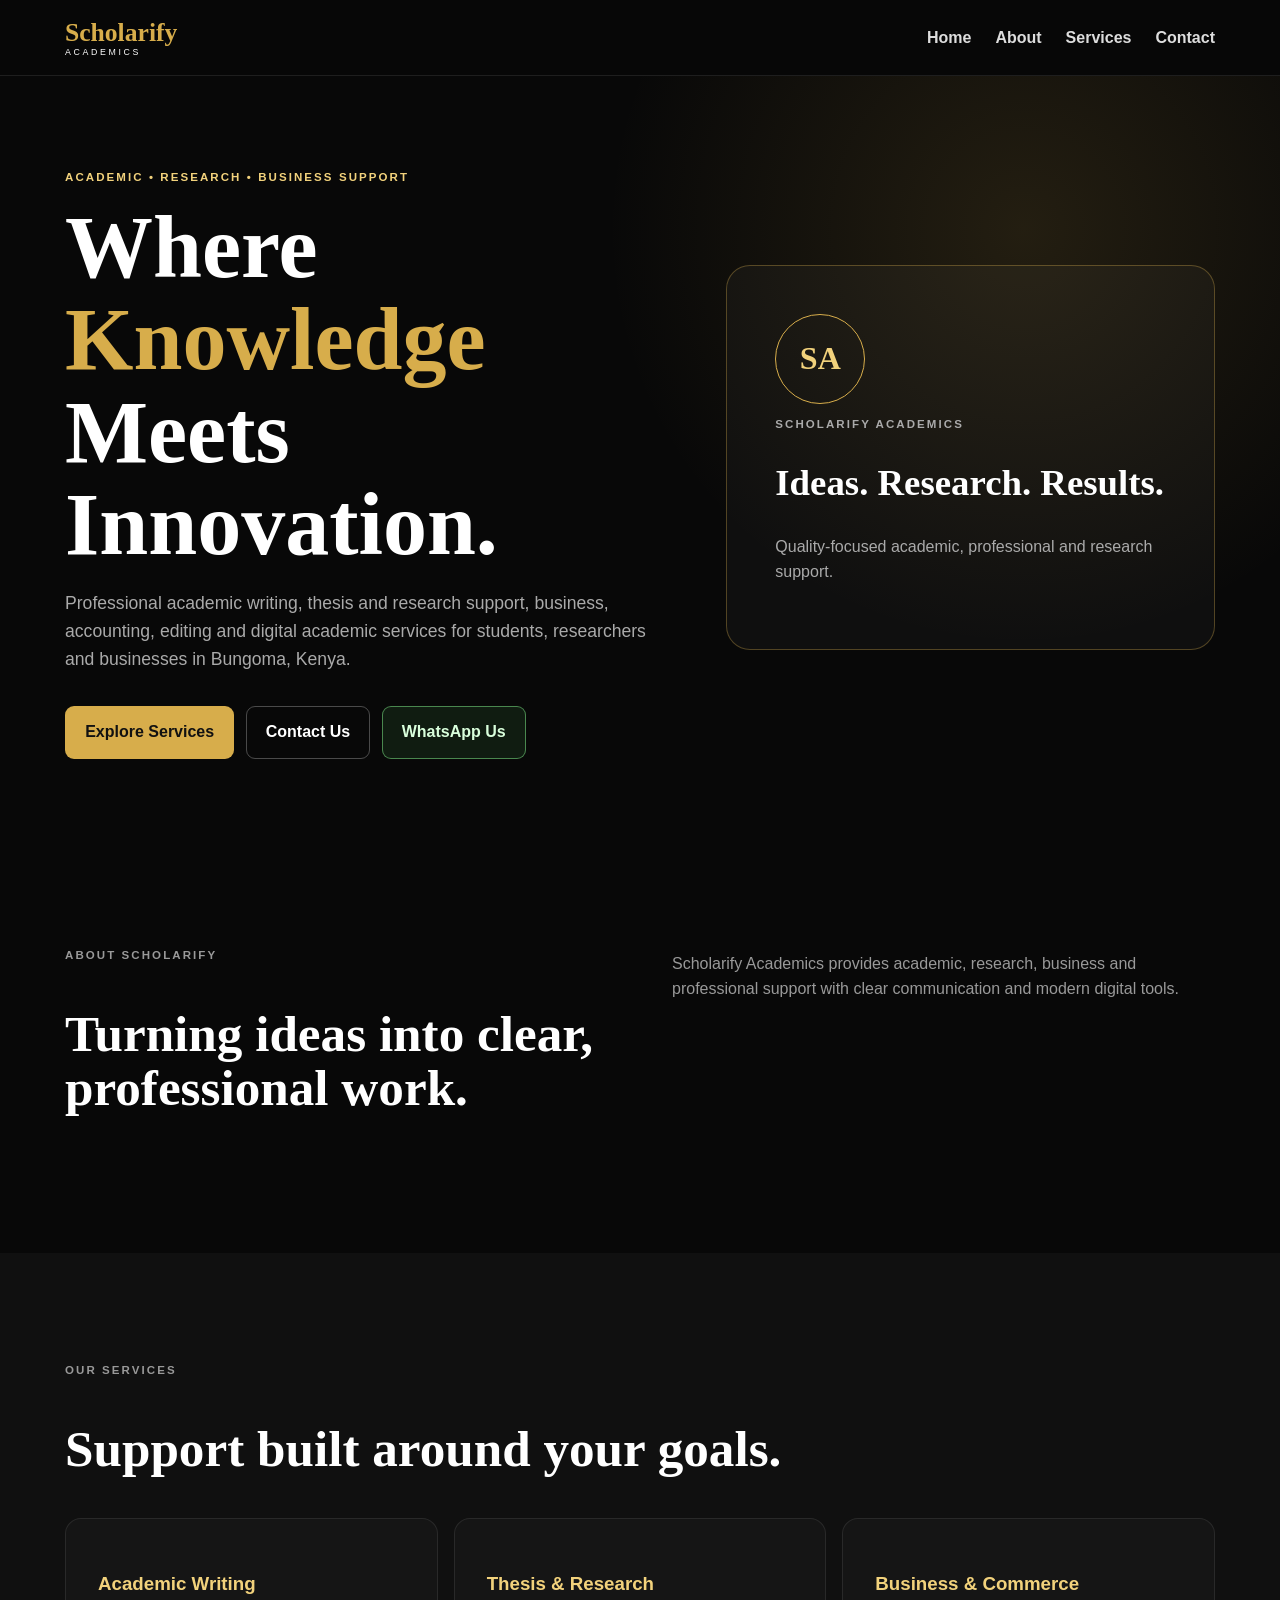
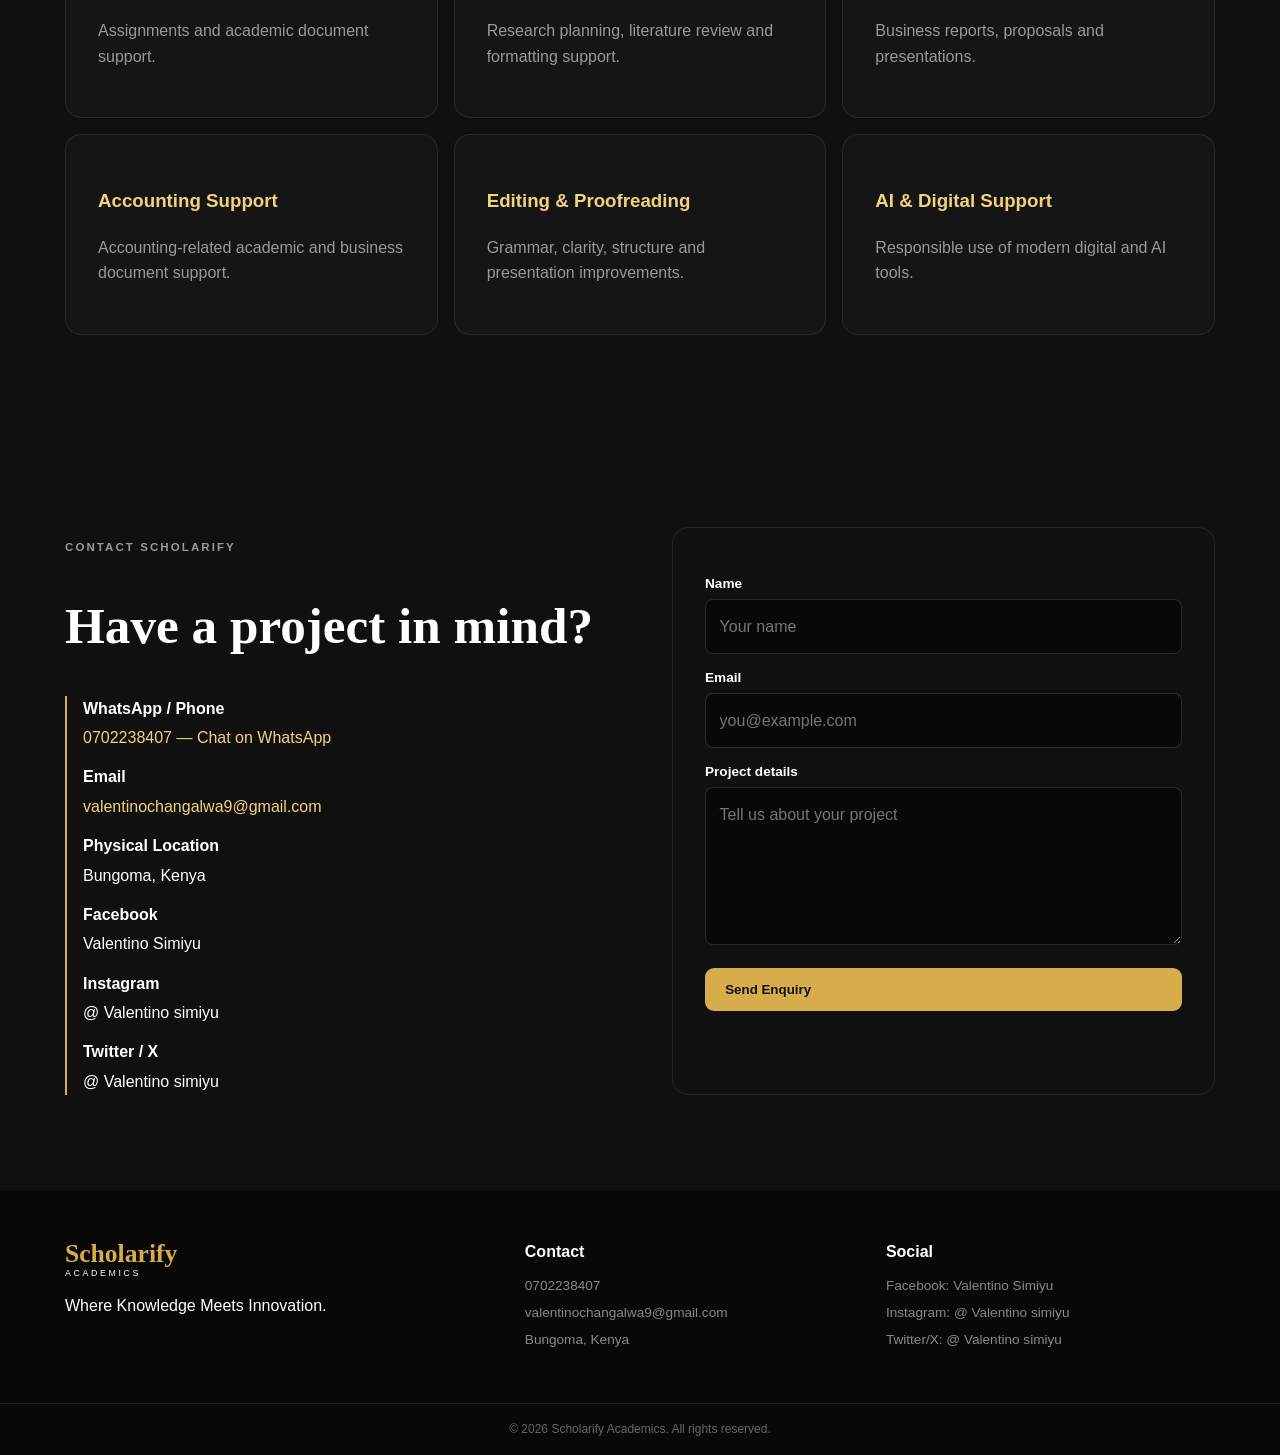
==== commit 8b0b4d21: "Add files via upload" ====
--- a/index.html
+++ b/index.html
@@ -4,6 +4,30 @@
 <meta charset="utf-8"><meta name="viewport" content="width=device-width,initial-scale=1">
 <title>Scholarify Academics | Where Knowledge Meets Innovation</title>
 <link rel="stylesheet" href="style.css">
+<!-- Scholarify Academics SEO -->
+<meta name="description" content="Scholarify Academics in Bungoma, Kenya provides academic writing, thesis and research support, business and commerce support, accounting support, editing and proofreading, and digital academic services.">
+<meta name="keywords" content="Scholarify Academics, academic writing Bungoma, academic writing Kenya, thesis support Kenya, research support Bungoma, academic editing Kenya, proofreading Bungoma, business assignments Kenya, accounting assignments Kenya">
+<meta name="author" content="Scholarify Academics">
+<meta name="robots" content="index, follow">
+<link rel="canonical" href="https://valentinochangalwa9-dotcom.github.io/scholarify-academics/">
+<meta property="og:type" content="website">
+<meta property="og:title" content="Scholarify Academics | Academic & Research Support in Bungoma">
+<meta property="og:description" content="Academic writing, thesis and research support, business, accounting, editing and digital academic services in Bungoma, Kenya.">
+<meta property="og:url" content="https://valentinochangalwa9-dotcom.github.io/scholarify-academics/">
+<meta property="og:site_name" content="Scholarify Academics">
+<script type="application/ld+json">
+{
+  "@context":"https://schema.org",
+  "@type":"EducationalOrganization",
+  "name":"Scholarify Academics",
+  "description":"Academic writing, thesis and research support, business and commerce support, accounting support, editing and proofreading, and digital academic services.",
+  "url":"https://valentinochangalwa9-dotcom.github.io/scholarify-academics/",
+  "email":"valentinochangalwa9@gmail.com",
+  "telephone":"+254702238407",
+  "address":{"@type":"PostalAddress","addressLocality":"Bungoma","addressCountry":"KE"}
+}
+</script>
+
 </head>
 <body>
 <header><nav class="nav wrap">
@@ -15,7 +39,7 @@
 <section id="home" class="hero"><div class="wrap hero-grid">
 <div><p class="eyebrow">ACADEMIC • RESEARCH • BUSINESS SUPPORT</p>
 <h1>Where <span>Knowledge</span> Meets Innovation.</h1>
-<p class="lead">Professional academic and research support for students, researchers and businesses.</p>
+<p class="lead">Professional academic writing, thesis and research support, business, accounting, editing and digital academic services for students, researchers and businesses in Bungoma, Kenya.</p>
 <div class="actions"><a class="btn gold" href="#services">Explore Services</a><a class="btn outline" href="#contact">Contact Us</a><a class="btn whatsapp" href="https://wa.me/254702238407" target="_blank">WhatsApp Us</a></div></div>
 <div class="hero-card"><div class="logo-circle">SA</div><p class="eyebrow">SCHOLARIFY ACADEMICS</p><h2>Ideas. Research. Results.</h2><p>Quality-focused academic, professional and research support.</p></div>
 </div></section>
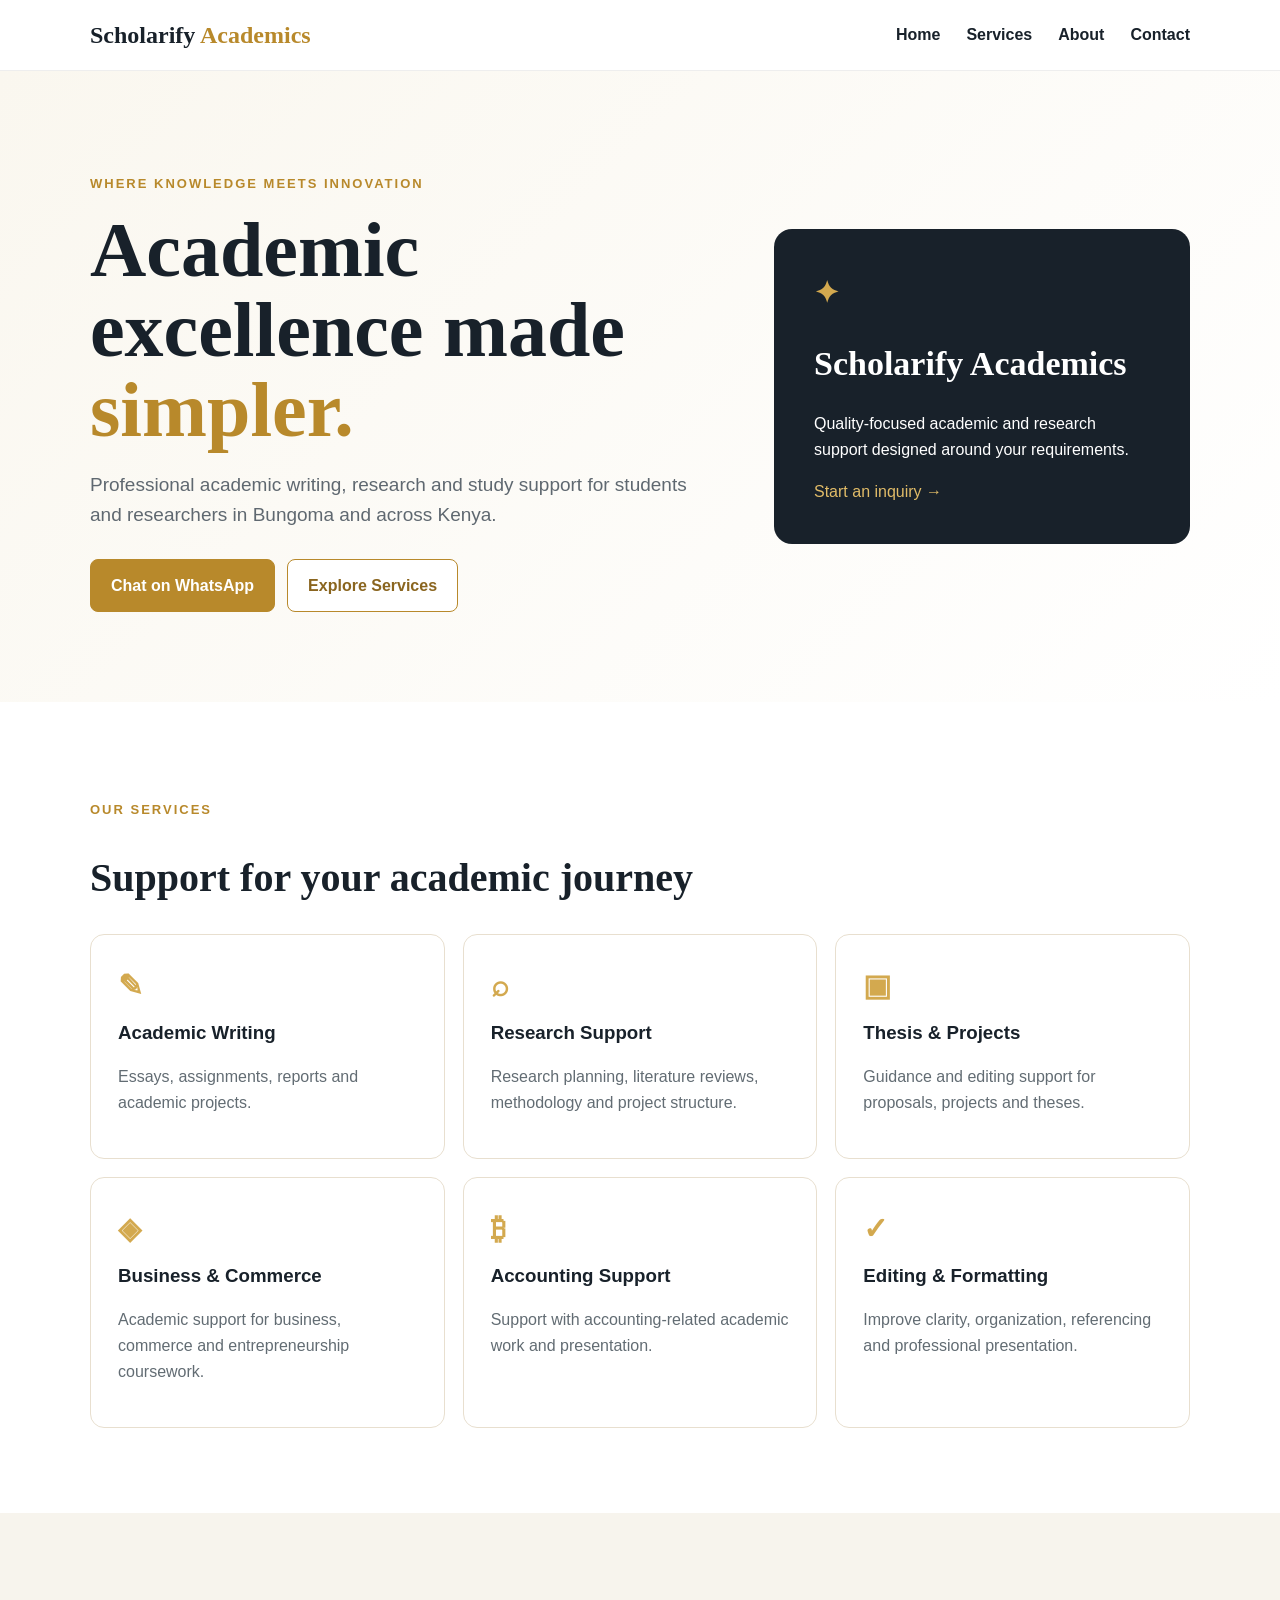
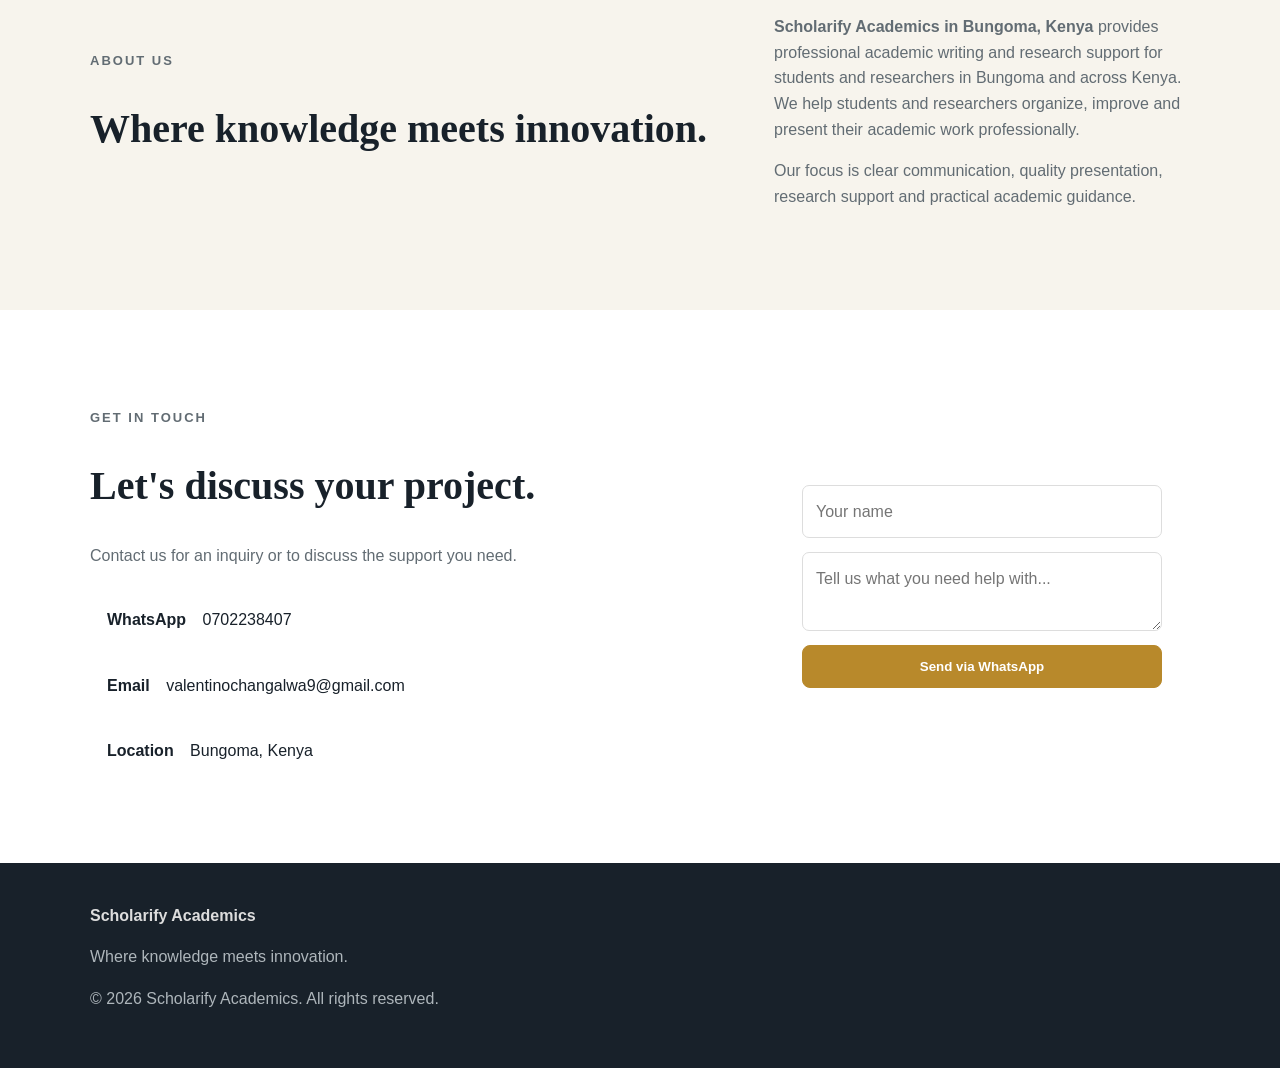
==== commit b31df662: "Add files via upload" ====
--- a/index.html
+++ b/index.html
@@ -2,80 +2,44 @@
 <html lang="en">
 <head>
 <meta charset="utf-8"><meta name="viewport" content="width=device-width,initial-scale=1">
-<title>Scholarify Academics | Where Knowledge Meets Innovation</title>
+<title>Scholarify Academics Bungoma | Academic Writing & Research Support Kenya</title>
+<meta name="description" content="Scholarify Academics is an academic writing and research support service in Bungoma, Kenya. Get support with academic writing, research, thesis and projects, business, commerce, accounting, editing and formatting.">
+<meta name="keywords" content="Scholarify Academics Bungoma, academic writing Bungoma, academic writing Kenya, thesis support Bungoma, research support Kenya, academic editing Bungoma, business assignments Kenya, accounting assignments Kenya">
+<meta name="robots" content="index,follow">
 <link rel="stylesheet" href="style.css">
-<!-- Scholarify Academics SEO -->
-<meta name="description" content="Scholarify Academics in Bungoma, Kenya provides academic writing, thesis and research support, business and commerce support, accounting support, editing and proofreading, and digital academic services.">
-<meta name="keywords" content="Scholarify Academics, academic writing Bungoma, academic writing Kenya, thesis support Kenya, research support Bungoma, academic editing Kenya, proofreading Bungoma, business assignments Kenya, accounting assignments Kenya">
-<meta name="author" content="Scholarify Academics">
-<meta name="robots" content="index, follow">
-<link rel="canonical" href="https://valentinochangalwa9-dotcom.github.io/scholarify-academics/">
-<meta property="og:type" content="website">
-<meta property="og:title" content="Scholarify Academics | Academic & Research Support in Bungoma">
-<meta property="og:description" content="Academic writing, thesis and research support, business, accounting, editing and digital academic services in Bungoma, Kenya.">
-<meta property="og:url" content="https://valentinochangalwa9-dotcom.github.io/scholarify-academics/">
-<meta property="og:site_name" content="Scholarify Academics">
 <script type="application/ld+json">
 {
   "@context":"https://schema.org",
-  "@type":"EducationalOrganization",
+  "@type":"ProfessionalService",
   "name":"Scholarify Academics",
-  "description":"Academic writing, thesis and research support, business and commerce support, accounting support, editing and proofreading, and digital academic services.",
+  "description":"Academic writing, research, thesis and project support service in Bungoma, Kenya.",
   "url":"https://valentinochangalwa9-dotcom.github.io/scholarify-academics/",
+  "telephone":"+254702238407",
   "email":"valentinochangalwa9@gmail.com",
-  "telephone":"+254702238407",
-  "address":{"@type":"PostalAddress","addressLocality":"Bungoma","addressCountry":"KE"}
+  "address":{
+    "@type":"PostalAddress",
+    "addressLocality":"Bungoma",
+    "addressCountry":"KE"
+  },
+  "areaServed":"Kenya",
+  "serviceType":[
+    "Academic Writing",
+    "Research Support",
+    "Thesis and Project Support",
+    "Business and Commerce Academic Support",
+    "Accounting Academic Support",
+    "Editing and Formatting"
+  ]
 }
 </script>
 
 </head>
 <body>
-<header><nav class="nav wrap">
-<a class="brand" href="#home"><b>Scholarify</b><small>ACADEMICS</small></a>
-<button id="menu">☰</button>
-<div id="links"><a href="#home">Home</a><a href="#about">About</a><a href="#services">Services</a><a href="#contact">Contact</a></div>
-</nav></header>
-
-<section id="home" class="hero"><div class="wrap hero-grid">
-<div><p class="eyebrow">ACADEMIC • RESEARCH • BUSINESS SUPPORT</p>
-<h1>Where <span>Knowledge</span> Meets Innovation.</h1>
-<p class="lead">Professional academic writing, thesis and research support, business, accounting, editing and digital academic services for students, researchers and businesses in Bungoma, Kenya.</p>
-<div class="actions"><a class="btn gold" href="#services">Explore Services</a><a class="btn outline" href="#contact">Contact Us</a><a class="btn whatsapp" href="https://wa.me/254702238407" target="_blank">WhatsApp Us</a></div></div>
-<div class="hero-card"><div class="logo-circle">SA</div><p class="eyebrow">SCHOLARIFY ACADEMICS</p><h2>Ideas. Research. Results.</h2><p>Quality-focused academic, professional and research support.</p></div>
-</div></section>
-
-<section id="about" class="section"><div class="wrap two"><div><p class="eyebrow">ABOUT SCHOLARIFY</p><h2>Turning ideas into clear, professional work.</h2></div><div><p>Scholarify Academics provides academic, research, business and professional support with clear communication and modern digital tools.</p></div></div></section>
-
-<section id="services" class="section dark"><div class="wrap"><p class="eyebrow">OUR SERVICES</p><h2>Support built around your goals.</h2>
-<div class="cards">
-<article><h3>Academic Writing</h3><p>Assignments and academic document support.</p></article>
-<article><h3>Thesis & Research</h3><p>Research planning, literature review and formatting support.</p></article>
-<article><h3>Business & Commerce</h3><p>Business reports, proposals and presentations.</p></article>
-<article><h3>Accounting Support</h3><p>Accounting-related academic and business document support.</p></article>
-<article><h3>Editing & Proofreading</h3><p>Grammar, clarity, structure and presentation improvements.</p></article>
-<article><h3>AI & Digital Support</h3><p>Responsible use of modern digital and AI tools.</p></article>
-</div></div></section>
-
-<section id="contact" class="section dark"><div class="wrap contact">
-<div><p class="eyebrow">CONTACT SCHOLARIFY</p><h2>Have a project in mind?</h2>
-<div class="contact-info">
-<strong>WhatsApp / Phone</strong><a href="https://wa.me/254702238407" target="_blank">0702238407 — Chat on WhatsApp</a>
-<strong>Email</strong><a href="mailto:valentinochangalwa9@gmail.com">valentinochangalwa9@gmail.com</a>
-<strong>Physical Location</strong><span>Bungoma, Kenya</span>
-<strong>Facebook</strong><span>Valentino Simiyu</span>
-<strong>Instagram</strong><span>@ Valentino simiyu</span>
-<strong>Twitter / X</strong><span>@ Valentino simiyu</span>
-</div></div>
-<form onsubmit="event.preventDefault();alert('Thank you! Please contact Scholarify Academics on WhatsApp: 0702238407');">
-<label>Name</label><input required placeholder="Your name">
-<label>Email</label><input required type="email" placeholder="you@example.com">
-<label>Project details</label><textarea required rows="5" placeholder="Tell us about your project"></textarea>
-<button class="btn gold">Send Enquiry</button></form>
-</div></section>
-
-<footer><div class="wrap foot"><div><a class="brand" href="#home"><b>Scholarify</b><small>ACADEMICS</small></a><p>Where Knowledge Meets Innovation.</p></div>
-<div><h4>Contact</h4><a href="tel:+254702238407">0702238407</a><a href="mailto:valentinochangalwa9@gmail.com">valentinochangalwa9@gmail.com</a><span>Bungoma, Kenya</span></div>
-<div><h4>Social</h4><span>Facebook: Valentino Simiyu</span><span>Instagram: @ Valentino simiyu</span><span>Twitter/X: @ Valentino simiyu</span></div></div>
-<div class="bottom">© 2026 Scholarify Academics. All rights reserved.</div></footer>
+<header><div class="nav"><a class="logo" href="#home">Scholarify <span>Academics</span></a><button id="menu">☰</button><nav id="links"><a href="#home">Home</a><a href="#services">Services</a><a href="#about">About</a><a href="#contact">Contact</a></nav></div></header>
+<section class="hero" id="home"><div class="wrap hero-grid"><div><p class="gold">WHERE KNOWLEDGE MEETS INNOVATION</p><h1>Academic excellence made <span>simpler.</span></h1><p class="lead">Professional academic writing, research and study support for students and researchers in Bungoma and across Kenya.</p><div class="buttons"><a class="btn goldbtn" href="https://wa.me/254702238407?text=Hello%20Scholarify%20Academics%2C%20I%20would%20like%20to%20make%20an%20inquiry." target="_blank">Chat on WhatsApp</a><a class="btn outline" href="#services">Explore Services</a></div></div><div class="hero-card"><b>✦</b><h2>Scholarify Academics</h2><p>Quality-focused academic and research support designed around your requirements.</p><a href="#contact">Start an inquiry →</a></div></div></section>
+<section class="section" id="services"><div class="wrap"><p class="gold">OUR SERVICES</p><h2>Support for your academic journey</h2><div class="cards"><article><b>✎</b><h3>Academic Writing</h3><p>Essays, assignments, reports and academic projects.</p></article><article><b>⌕</b><h3>Research Support</h3><p>Research planning, literature reviews, methodology and project structure.</p></article><article><b>▣</b><h3>Thesis & Projects</h3><p>Guidance and editing support for proposals, projects and theses.</p></article><article><b>◈</b><h3>Business & Commerce</h3><p>Academic support for business, commerce and entrepreneurship coursework.</p></article><article><b>₿</b><h3>Accounting Support</h3><p>Support with accounting-related academic work and presentation.</p></article><article><b>✓</b><h3>Editing & Formatting</h3><p>Improve clarity, organization, referencing and professional presentation.</p></article></div></div></section>
+<section class="section pale" id="about"><div class="wrap two"><div><p class="gold">ABOUT US</p><h2>Where knowledge meets innovation.</h2></div><div><p><strong>Scholarify Academics in Bungoma, Kenya</strong> provides professional academic writing and research support for students and researchers in Bungoma and across Kenya. We help students and researchers organize, improve and present their academic work professionally.</p><p>Our focus is clear communication, quality presentation, research support and practical academic guidance.</p></div></div></section>
+<section class="section" id="contact"><div class="wrap two"><div><p class="gold">GET IN TOUCH</p><h2>Let's discuss your project.</h2><p>Contact us for an inquiry or to discuss the support you need.</p><div class="contact"><a href="https://wa.me/254702238407" target="_blank"><b>WhatsApp</b> 0702238407</a><a href="mailto:valentinochangalwa9@gmail.com"><b>Email</b> valentinochangalwa9@gmail.com</a><div><b>Location</b> Bungoma, Kenya</div></div></div><form id="form"><input id="name" required placeholder="Your name"><textarea id="msg" required placeholder="Tell us what you need help with..."></textarea><button class="btn goldbtn">Send via WhatsApp</button></form></div></section>
+<footer><div class="wrap"><strong>Scholarify Academics</strong><p>Where knowledge meets innovation.</p><p>© <span id="year"></span> Scholarify Academics. All rights reserved.</p></div></footer>
 <script src="script.js"></script>
 </body></html>
--- a/style.css
+++ b/style.css
@@ -1 +1 @@
-*{box-sizing:border-box}html{scroll-behavior:smooth}body{margin:0;background:#080808;color:#fff;font-family:Arial,sans-serif;line-height:1.6}a{color:inherit;text-decoration:none}.wrap{width:min(92%,1150px);margin:auto}header{position:sticky;top:0;z-index:5;background:#080808ee;border-bottom:1px solid #ffffff18}.nav{min-height:75px;display:flex;align-items:center;justify-content:space-between}.brand{display:flex;flex-direction:column;line-height:1}.brand b{font:700 1.6rem Georgia;color:#d7ad4b}.brand small{font-size:.55rem;letter-spacing:.3em}#links{display:flex;gap:1.5rem;align-items:center}#links a{font-weight:bold;color:#ddd}#menu{display:none;background:none;border:0;color:white;font-size:1.5rem}.hero{min-height:650px;display:grid;align-items:center;background:radial-gradient(circle at 80% 20%,#d7ad4b22,transparent 35%)}.hero-grid{display:grid;grid-template-columns:1.1fr .9fr;gap:4rem;align-items:center;padding:5rem 0}.eyebrow{color:#f2d27c;font-size:.72rem;font-weight:bold;letter-spacing:.18em}.hero h1,h2{font-family:Georgia,serif;line-height:1.05}.hero h1{font-size:clamp(3rem,7vw,5.5rem);margin:1rem 0}.hero h1 span{color:#d7ad4b}.lead{color:#aaa;font-size:1.1rem;max-width:650px}.actions{display:flex;gap:.7rem;flex-wrap:wrap;margin-top:2rem}.btn{display:inline-flex;padding:.8rem 1.2rem;border-radius:9px;border:1px solid transparent;font-weight:bold;cursor:pointer}.gold{background:#d7ad4b;color:#111}.outline{border-color:#ffffff44}.whatsapp{border-color:#70cf7899;background:#4da85722;color:#d9ffdc}.hero-card{padding:3rem;border:1px solid #d7ad4b55;border-radius:24px;background:#ffffff08}.logo-circle{width:90px;height:90px;border:1px solid #d7ad4b;border-radius:50%;display:grid;place-items:center;font:700 2rem Georgia;color:#f2d27c}.hero-card h2{font-size:2.3rem}.hero-card p{color:#aaa}.section{padding:6rem 0}.dark{background:#101010}.two,.contact{display:grid;grid-template-columns:1fr 1fr;gap:4rem}.section h2{font-size:clamp(2.2rem,4vw,3.5rem)}.section p{color:#999}.cards{display:grid;grid-template-columns:repeat(3,1fr);gap:1rem;margin-top:2rem}.cards article{padding:2rem;border:1px solid #ffffff15;border-radius:16px;background:#ffffff06}.cards h3{color:#f2d27c}.contact-info{margin-top:2rem;border-left:2px solid #d7ad4b;padding-left:1rem;display:flex;flex-direction:column;gap:.25rem}.contact-info a{color:#f2d27c}.contact-info strong:not(:first-child){margin-top:.6rem}.social{margin-top:2rem}form{padding:2rem;border:1px solid #ffffff15;border-radius:16px}label{display:block;margin:.8rem 0 .3rem;font-weight:bold;font-size:.85rem}input,textarea{width:100%;padding:.85rem;background:#080808;color:#fff;border:1px solid #ffffff22;border-radius:8px;font:inherit}form button{margin-top:1rem;width:100%}.foot{display:grid;grid-template-columns:1.3fr 1fr 1fr;gap:2rem;padding:3rem 0}.foot h4{margin:0 0 .7rem}.foot span,.foot div>a:not(.brand){display:block;color:#888;font-size:.85rem;margin:.3rem 0}.bottom{text-align:center;border-top:1px solid #ffffff15;padding:1rem;color:#666;font-size:.75rem}@media(max-width:800px){.hero-grid,.two,.contact{grid-template-columns:1fr}.cards{grid-template-columns:1fr 1fr}.foot{grid-template-columns:1fr 1fr}#menu{display:block}#links{display:none;position:absolute;top:75px;left:4%;right:4%;background:#101010;padding:1rem;flex-direction:column;align-items:flex-start;border:1px solid #ffffff18}#links.open{display:flex}}@media(max-width:550px){.cards,.foot{grid-template-columns:1fr}.hero h1{font-size:3rem}}+*{box-sizing:border-box}html{scroll-behavior:smooth}body{margin:0;font-family:Arial,sans-serif;color:#18212a;line-height:1.6}header{position:sticky;top:0;background:#fff;border-bottom:1px solid #eee;z-index:5}.nav,.wrap{width:min(1100px,92%);margin:auto}.nav{height:70px;display:flex;align-items:center;justify-content:space-between}.logo{font:700 24px Georgia;text-decoration:none;color:#18212a}.logo span,h1 span{color:#b8892b}nav{display:flex;gap:26px}nav a{color:#18212a;text-decoration:none;font-weight:600}#menu{display:none;background:none;border:0;font-size:25px}.hero{padding:90px 0;background:linear-gradient(135deg,#faf7ef,#fff)}.hero-grid,.two{display:grid;grid-template-columns:1.2fr .8fr;gap:60px;align-items:center}.gold{color:#b8892b;font-weight:800;letter-spacing:2px;font-size:13px}.hero h1{font:700 clamp(45px,7vw,78px)/1.03 Georgia;margin:15px 0}.lead{font-size:19px;color:#5f6870}.buttons{display:flex;gap:12px;margin-top:28px;flex-wrap:wrap}.btn{display:inline-block;padding:13px 20px;border-radius:8px;text-decoration:none;font-weight:700;border:1px solid #b8892b;cursor:pointer}.goldbtn{background:#b8892b;color:white}.outline{color:#8a651f;background:white}.hero-card{background:#18212a;color:white;padding:40px;border-radius:18px}.hero-card b,.cards b{color:#d3a94f;font-size:30px}.hero-card h2{font:700 34px Georgia}.hero-card a{color:#e1bc68;text-decoration:none}.section{padding:85px 0}.pale{background:#f7f4ed}.section h2{font:700 40px Georgia}.cards{display:grid;grid-template-columns:repeat(3,1fr);gap:18px}.cards article{padding:27px;border:1px solid #e8dfcf;border-radius:14px;background:white}.cards h3{margin:8px 0}.cards p,.two p{color:#626c73}.contact{display:grid;gap:12px;margin-top:25px}.contact a,.contact div{padding:14px 17px;background:#fff;border-radius:8px;color:#18212a;text-decoration:none}.contact b{margin-right:12px}form{background:#fff;padding:28px;border-radius:14px;display:grid;gap:14px}input,textarea{font:inherit;padding:13px;border:1px solid #ddd;border-radius:7px}footer{background:#18212a;color:#ddd;padding:40px 0}footer p{color:#aeb6bb}@media(max-width:750px){nav{display:none;position:absolute;top:70px;left:0;right:0;background:#fff;padding:20px;flex-direction:column}.nav{position:relative}#menu{display:block}.hero-grid,.two{grid-template-columns:1fr}.cards{grid-template-columns:1fr}.hero{padding:60px 0}.section{padding:60px 0}}
